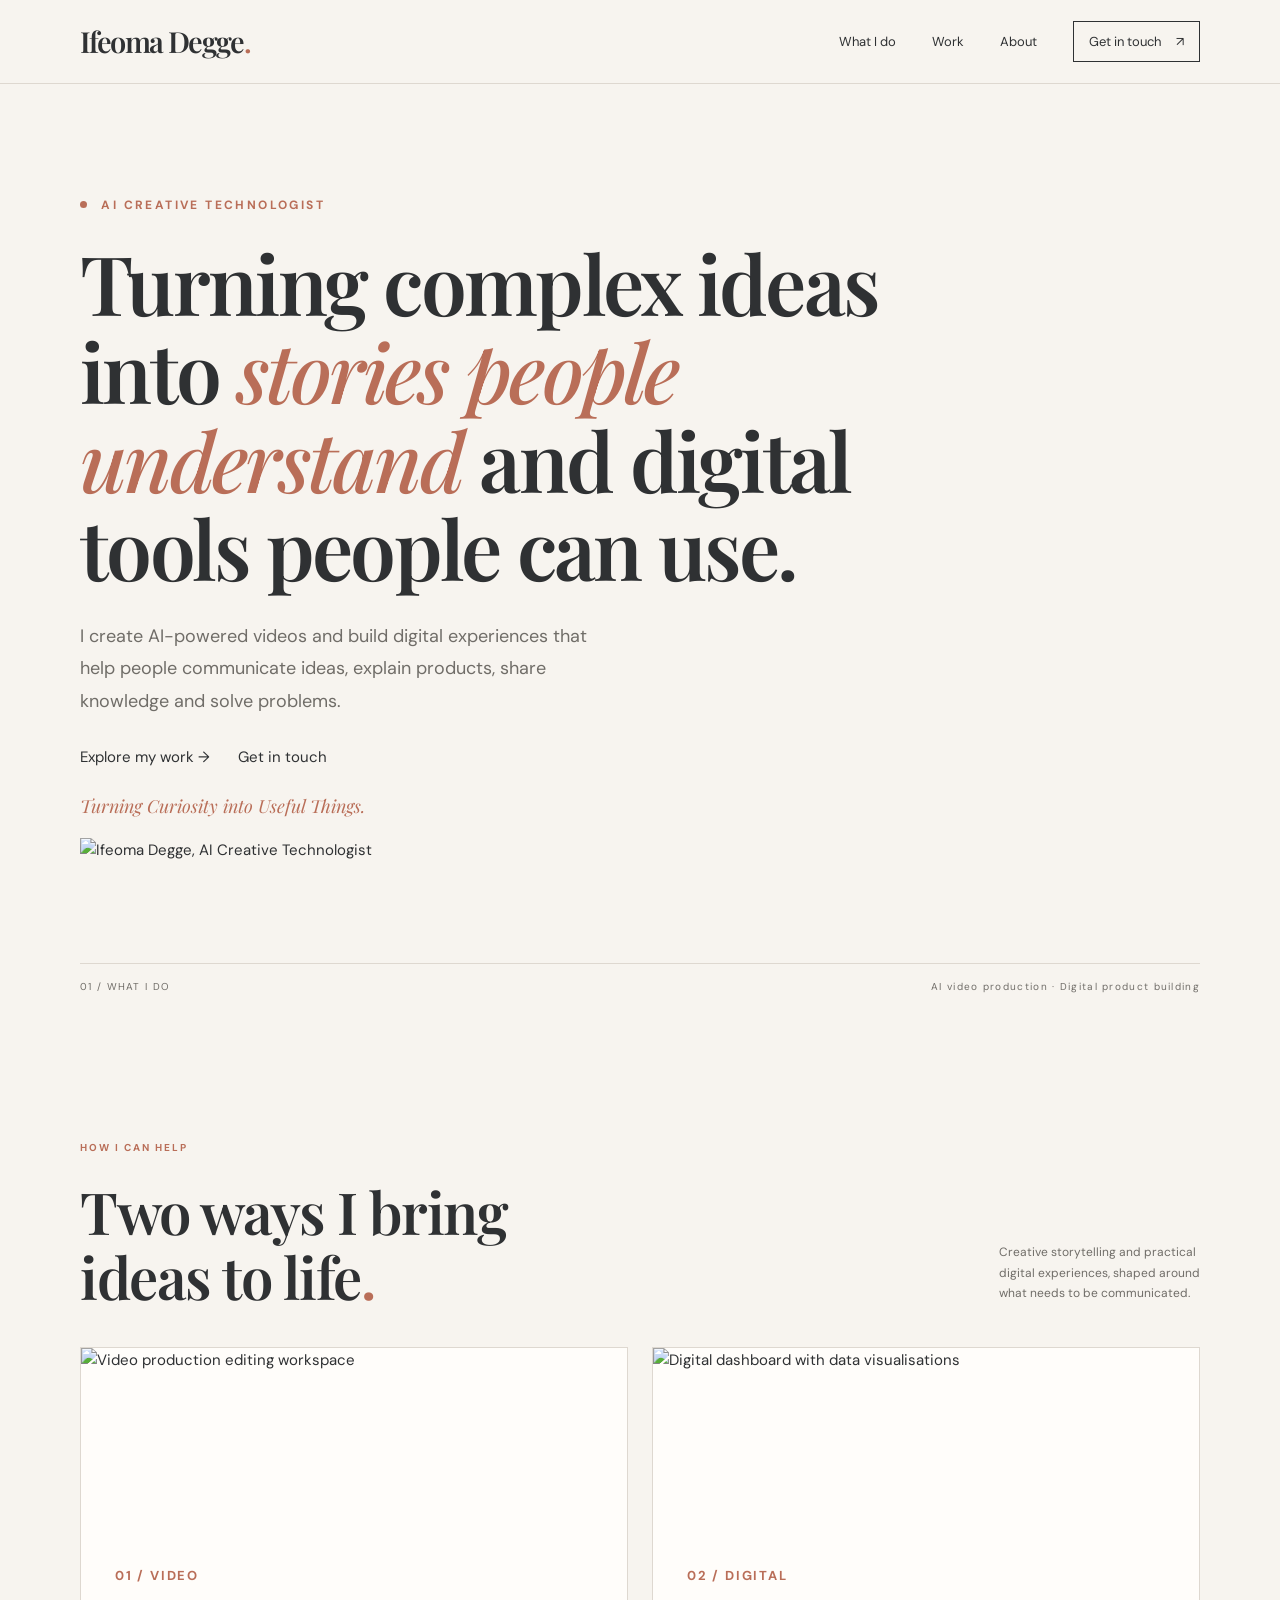
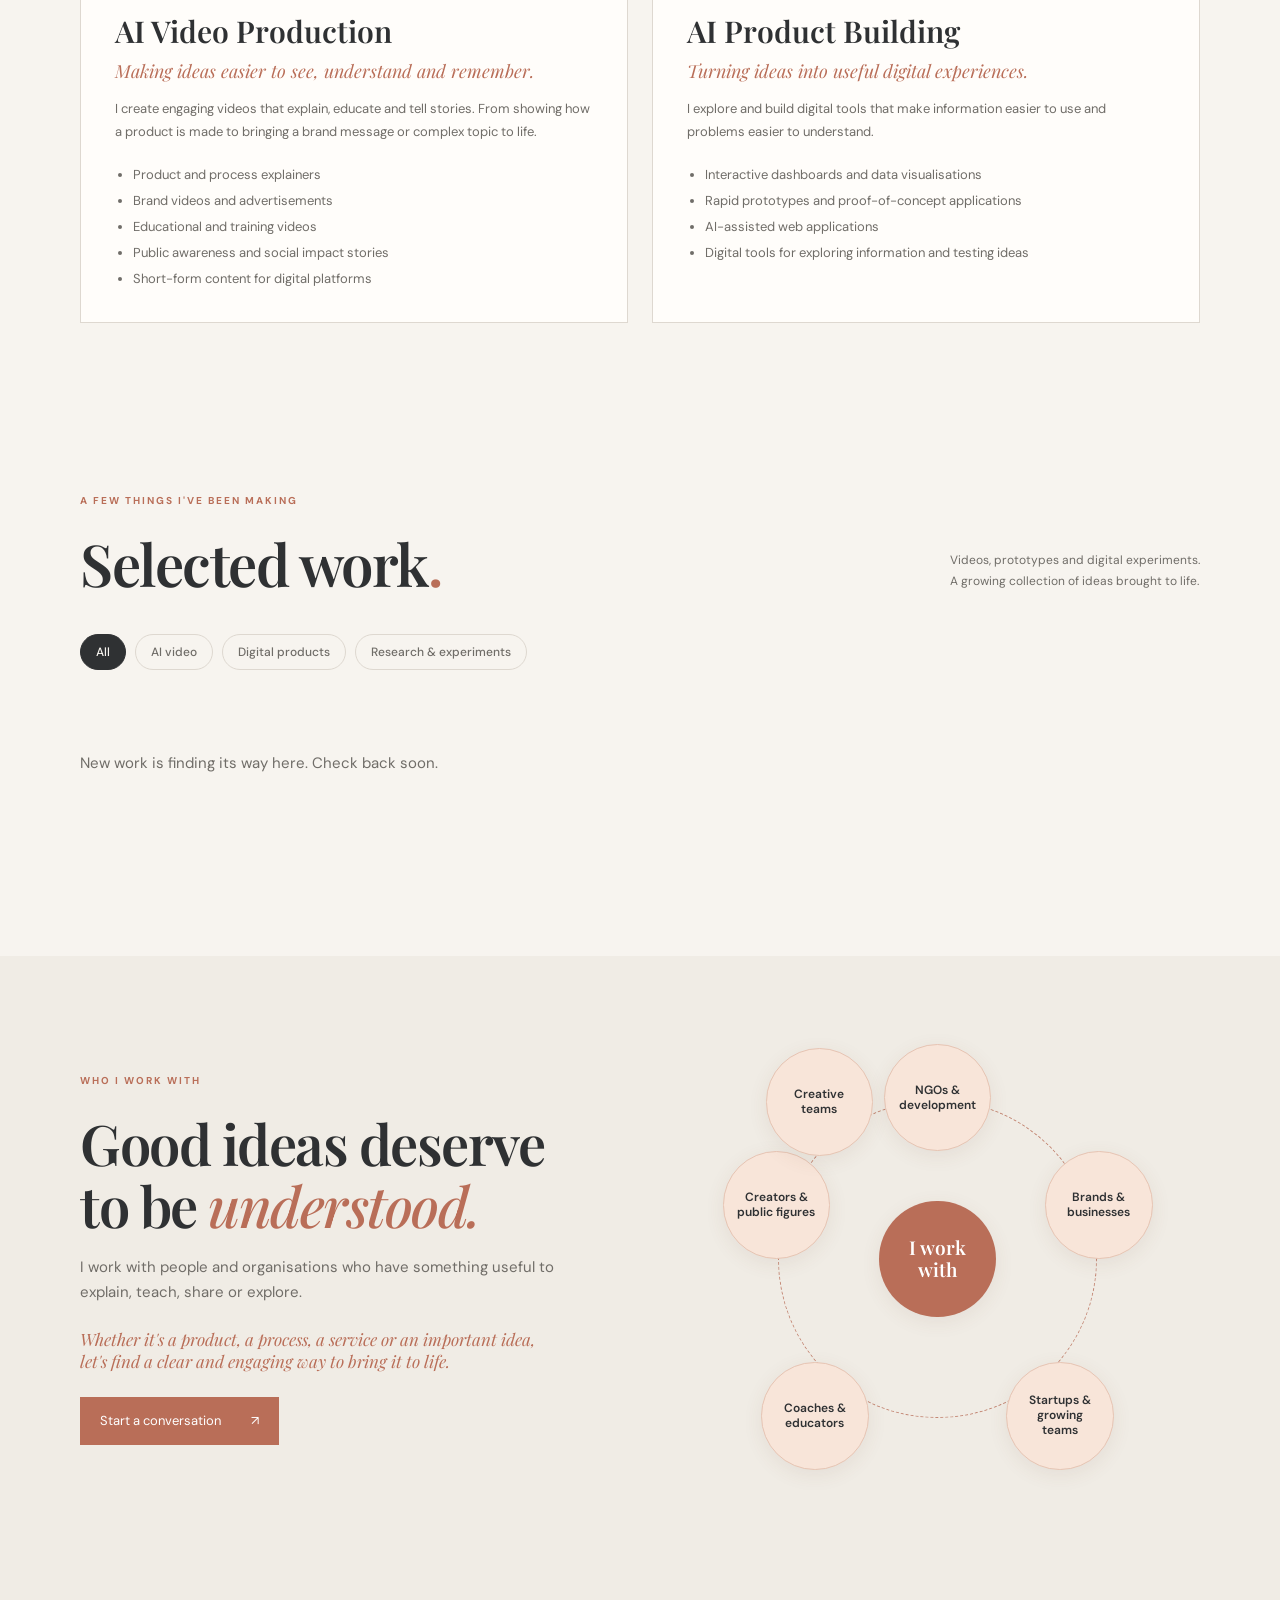
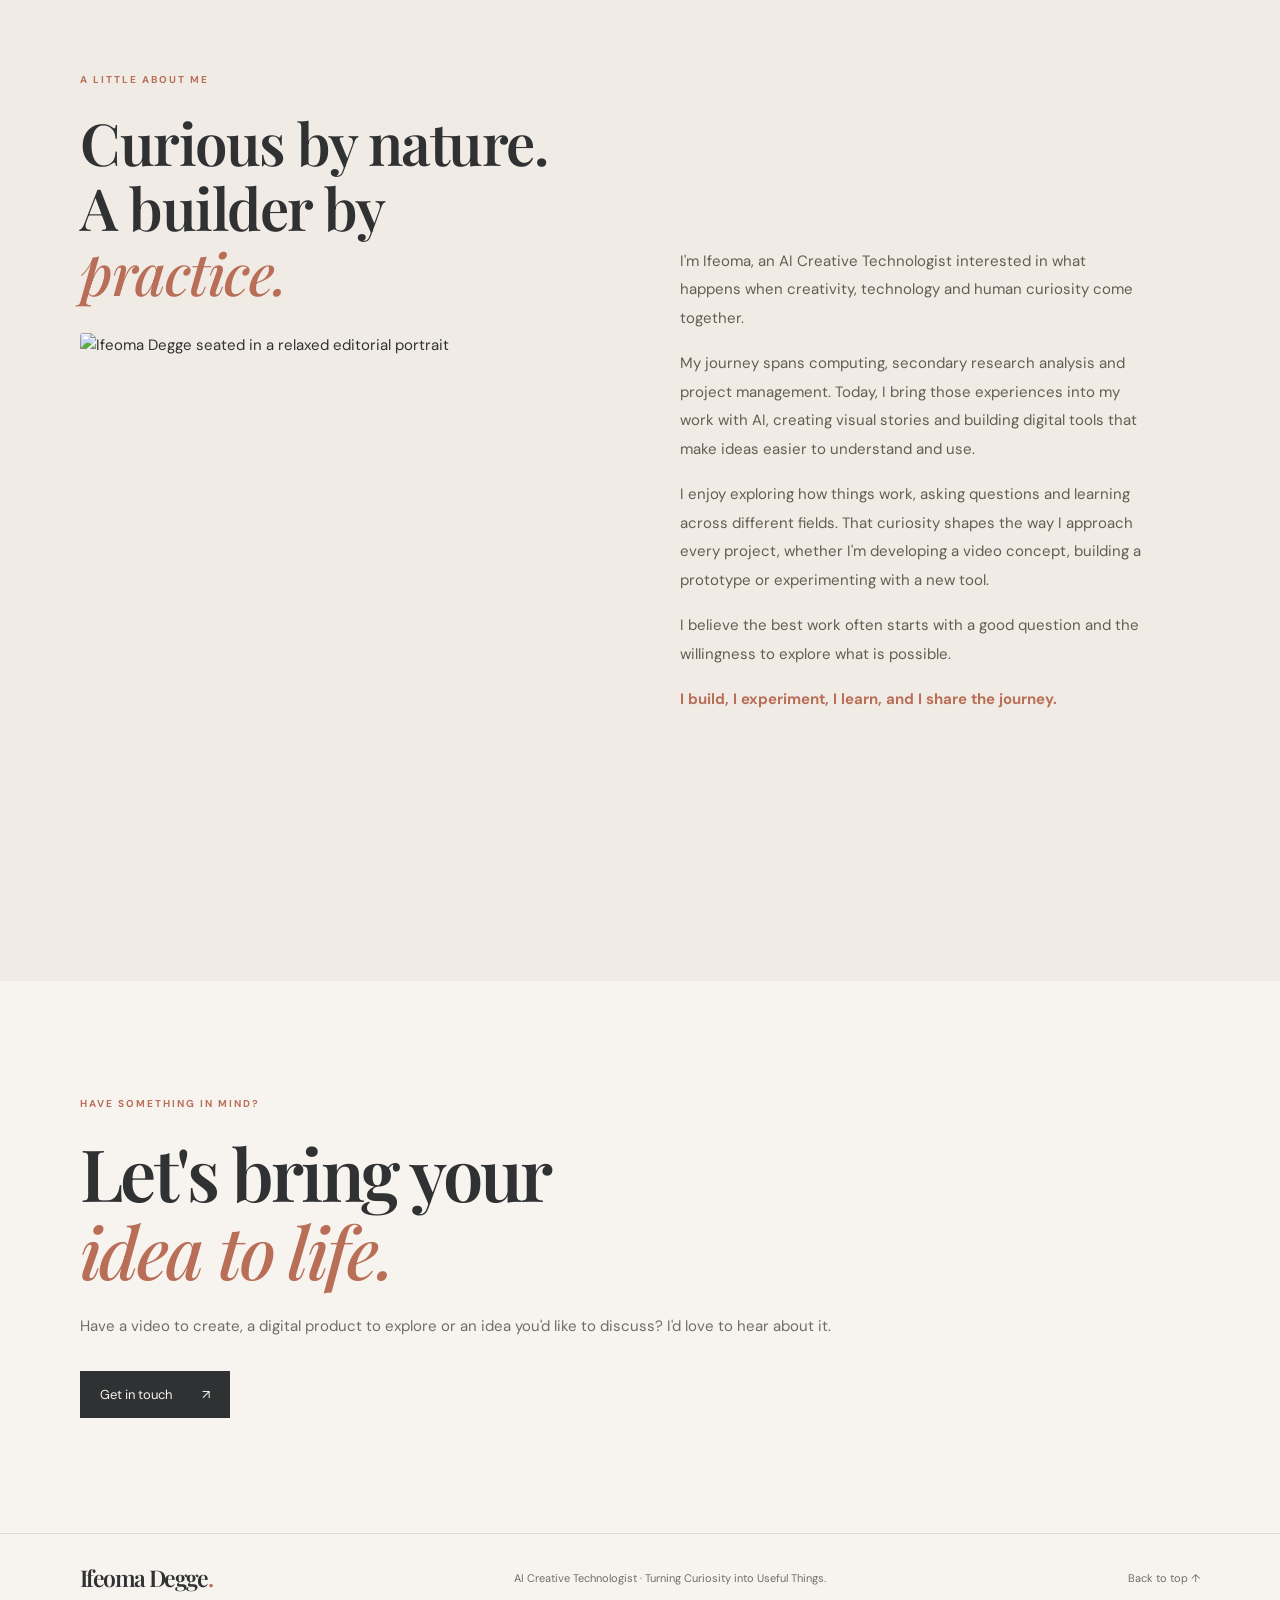
==== index.html @ 6a8e60b2 "Rebuild hero with portrait and align audience section" ====
<!doctype html>
<html lang="en">
<head>
  <meta charset="utf-8">
  <meta name="viewport" content="width=device-width,initial-scale=1">
  <meta name="description" content="Ifeoma Degge, AI Creative Technologist. AI-powered videos and digital experiences that help people explain ideas, products and processes.">
  <meta name="theme-color" content="#F7F4EF">
  <title>Ifeoma Degge | AI Creative Technologist</title>
  <link rel="preconnect" href="https://fonts.googleapis.com">
  <link rel="preconnect" href="https://fonts.gstatic.com" crossorigin>
  <link href="https://fonts.googleapis.com/css2?family=DM+Sans:wght@400;500;600;700&family=Playfair+Display:wght@500;600;700&display=swap" rel="stylesheet">
  <link rel="stylesheet" href="styles.css">
</head>
<body>
  <header class="site-header">
    <a class="wordmark" href="#top" aria-label="Ifeoma Degge home">Ifeoma Degge<span>.</span></a>
    <nav aria-label="Main navigation">
      <a href="#services">What I do</a><a href="#work">Work</a><a href="#about">About</a><a href="#contact" class="nav-contact">Get in touch <span>↗</span></a>
    </nav>
  </header>
  <main id="top">
    <section class="hero wrap" id="top"><div class="hero-copy-column"><p class="eyebrow hero-title"><span class="dot"></span> AI CREATIVE TECHNOLOGIST</p><h1>Turning complex ideas into <em>stories people understand</em> and digital tools people can use.</h1><p class="hero-copy">I create AI-powered videos and build digital experiences that help people communicate ideas, explain products, share knowledge and solve problems.</p><div class="hero-actions"><a class="primary-button" href="#work">Explore my work <span>→</span></a><a class="secondary-button" href="#contact">Get in touch</a></div><p class="brand-signature">Turning Curiosity into Useful Things.</p></div><div class="hero-portrait-wrap"><img class="hero-portrait" src="media/ifeoma-portrait.jpg" alt="Ifeoma Degge, AI Creative Technologist"></div><div class="hero-note"><span>01 / WHAT I DO</span><span>AI video production · Digital product building</span></div></section>
    <section class="services-section wrap" id="services">
      <div class="section-heading">
        <div><p class="eyebrow">HOW I CAN HELP</p><h2>Two ways I bring<br>ideas to life<span>.</span></h2></div>
        <p class="section-aside">Creative storytelling and practical<br>digital experiences, shaped around<br>what needs to be communicated.</p>
      </div>
      <div class="service-grid">
        <article class="service-card">
          <img class="service-image" src="https://images.unsplash.com/photo-1574717024653-61fd2cf4d44d?auto=format&fit=crop&w=1100&q=82" alt="Video production editing workspace"><p class="service-number">01 / VIDEO</p>
          <h3>AI Video Production</h3>
          <p class="service-intro">Making ideas easier to see, understand and remember.</p>
          <p>I create engaging videos that explain, educate and tell stories. From showing how a product is made to bringing a brand message or complex topic to life.</p>
          <ul><li>Product and process explainers</li><li>Brand videos and advertisements</li><li>Educational and training videos</li><li>Public awareness and social impact stories</li><li>Short-form content for digital platforms</li></ul>
        </article>
        <article class="service-card">
          <img class="service-image" src="https://images.unsplash.com/photo-1551288049-bebda4e38f71?auto=format&fit=crop&w=1100&q=82" alt="Digital dashboard with data visualisations"><p class="service-number">02 / DIGITAL</p>
          <h3>AI Product Building</h3>
          <p class="service-intro">Turning ideas into useful digital experiences.</p>
          <p>I explore and build digital tools that make information easier to use and problems easier to understand.</p>
          <ul><li>Interactive dashboards and data visualisations</li><li>Rapid prototypes and proof-of-concept applications</li><li>AI-assisted web applications</li><li>Digital tools for exploring information and testing ideas</li></ul>
        </article>
      </div>
    </section>
    <section class="work-section wrap" id="work">
      <div class="section-heading">
        <div><p class="eyebrow">A FEW THINGS I'VE BEEN MAKING</p><h2>Selected work<span>.</span></h2></div>
        <p class="section-aside">Videos, prototypes and digital experiments.<br>A growing collection of ideas brought to life.</p>
      </div>
      <div class="filters" role="group" aria-label="Filter projects">
        <button class="filter active" data-filter="All">All <span id="count-all"></span></button>
        <button class="filter" data-filter="AI video">AI video</button>
        <button class="filter" data-filter="Digital products">Digital products</button>
        <button class="filter" data-filter="Research & experiments">Research & experiments</button>
      </div>
      <div id="project-grid" class="project-grid" aria-live="polite"><p class="loading">A little something is loading…</p></div>
    </section>
    <section class="audience-section">
      <div class="wrap audience-inner">
        <div class="audience-copy">
          <p class="eyebrow">WHO I WORK WITH</p><h2>Good ideas deserve<br>to be <em>understood.</em></h2>
          <p>I work with people and organisations who have something useful to explain, teach, share or explore.</p>
          <p class="audience-note">Whether it's a product, a process, a service or an important idea, let's find a clear and engaging way to bring it to life.</p>
          <a class="contact-link" href="#contact">Start a conversation <span>↗</span></a></div>
        <div class="audience-diagram" role="img" aria-label="People I work with: businesses and brands, NGOs, coaches and educators, creators and public figures, startups and creative teams">
          <div class="audience-orbit"></div><div class="audience-center">I work<br>with</div>
          <div class="audience-node node-top">NGOs & development</div><div class="audience-node node-right">Brands & businesses</div>
          <div class="audience-node node-bottom-right">Startups & growing teams</div><div class="audience-node node-bottom-left">Coaches & educators</div>
          <div class="audience-node node-left">Creators & public figures</div><div class="audience-node node-upper-left">Creative teams</div></div>
      </div>
    </section>
    <section class="about-section" id="about">
      <div class="wrap about-grid"><div class="about-visual"><p class="eyebrow">A LITTLE ABOUT ME</p><h2>Curious by nature.<br>A builder by <em>practice.</em></h2><img class="about-portrait" src="media/ifeoma-portrait.jpg" alt="Ifeoma Degge seated in a relaxed editorial portrait"></div>
        <div class="about-copy">
          <p>I'm Ifeoma, an AI Creative Technologist interested in what happens when creativity, technology and human curiosity come together.</p>
          <p>My journey spans computing, secondary research analysis and project management. Today, I bring those experiences into my work with AI, creating visual stories and building digital tools that make ideas easier to understand and use.</p>
          <p>I enjoy exploring how things work, asking questions and learning across different fields. That curiosity shapes the way I approach every project, whether I'm developing a video concept, building a prototype or experimenting with a new tool.</p>
          <p>I believe the best work often starts with a good question and the willingness to explore what is possible.</p>
          <p class="about-signoff">I build, I experiment, I learn, and I share the journey.</p>
        </div>
      </div>
    </section>
    <section class="contact-section wrap" id="contact">
      <p class="eyebrow">HAVE SOMETHING IN MIND?</p>
      <h2>Let's bring your<br><em>idea to life.</em></h2>
      <p>Have a video to create, a digital product to explore or an idea you'd like to discuss? I'd love to hear about it.</p>
      <a class="contact-link" href="#contact">Get in touch <span>↗</span></a>
    </section>
  </main>
  <footer class="site-footer"><a class="wordmark" href="#top">Ifeoma Degge<span>.</span></a><span>AI Creative Technologist · Turning Curiosity into Useful Things.</span><a href="#top">Back to top ↑</a></footer>
  <dialog id="project-dialog" class="project-dialog"><button class="dialog-close" aria-label="Close project">×</button><div id="dialog-content"></div></dialog>
  <script src="app.js"></script>
</body>
</html>
---- styles.css ----
:root{--paper:#F7F4EF;--ink:#2F3133;--muted:#706D68;--olive:var(--terracotta);--taupe:#B7A89A;--terracotta:#B96E58;--line:#DED8D0;--white:#FFFDFA}*{box-sizing:border-box}html{scroll-behavior:smooth}body{margin:0;background:var(--paper);color:var(--ink);font-family:"DM Sans",sans-serif;font-size:15px;line-height:1.65}a{color:inherit;text-decoration:none}.wrap{width:min(1120px,calc(100% - 64px));margin-inline:auto}.site-header{height:84px;padding:0 max(32px,calc((100vw - 1120px)/2));display:flex;align-items:center;justify-content:space-between;border-bottom:1px solid var(--line)}.wordmark{font-family:"Playfair Display",serif;font-size:29px;letter-spacing:-1.6px;font-weight:600}.wordmark span,.section-heading h2 span{color:var(--terracotta)}nav{display:flex;gap:36px;align-items:center;font-size:13px}nav a{transition:color .2s}nav a:hover,.text-link:hover{color:var(--terracotta)}.nav-contact{border:1px solid var(--ink);padding:9px 15px}.nav-contact span{margin-left:12px}.hero{padding-top:112px;padding-bottom:70px;min-height:560px}.eyebrow{font-size:10px;letter-spacing:2px;font-weight:700;color:var(--terracotta);margin:0 0 22px}.hero-title{color:var(--terracotta);font-size:12px;letter-spacing:2.4px}.hero-title .dot{background:var(--terracotta)}.hero h1 em,.about-grid h2 em,.contact-section h2 em{color:var(--terracotta)}.dot{display:inline-block;width:7px;height:7px;border-radius:50%;background:var(--terracotta);margin:0 9px 1px 0}.hero h1,.contact-section h2{font:600 clamp(48px,7vw,82px)/1.08 "Playfair Display",serif;letter-spacing:-2.7px;margin:0;max-width:800px}.hero h1 em,.about-grid h2 em,.contact-section h2 em{color:var(--terracotta);font-weight:500}.hero-copy{font-size:18px;line-height:1.8;color:var(--muted);max-width:530px;margin:28px 0}.text-link{display:inline-flex;gap:25px;align-items:center;font-size:13px;font-weight:700;border-bottom:1px solid var(--taupe);padding-bottom:7px}.hero-support{font-size:14px;color:var(--muted);max-width:540px;margin:-12px 0 0}.brand-signature{font:italic 18px "Playfair Display",serif;color:var(--terracotta);margin:24px 0 20px}.hero-actions{display:flex;gap:28px;flex-wrap:wrap}.hero-note{display:flex;justify-content:space-between;border-top:1px solid var(--line);margin-top:100px;padding-top:15px;font-size:10px;letter-spacing:1.3px;color:var(--muted)}.services-section{padding-top:75px;padding-bottom:100px}.service-grid{display:grid;grid-template-columns:repeat(2,minmax(0,1fr));gap:24px;margin-top:38px}.service-card{background:var(--white);border:1px solid var(--line);padding:34px 34px 30px}.service-image{width:100%;height:190px;object-fit:cover;display:block;margin:-34px -34px 26px;width:calc(100% + 68px);max-width:none}.service-number{font-size:10px;letter-spacing:1.8px;color:var(--terracotta);font-weight:700;margin:0 0 24px}.service-card h3{font:600 30px "Playfair Display",serif;margin:0 0 8px}.service-card p{color:var(--muted);font-size:13px;line-height:1.8}.service-card .service-intro{font:italic 18px "Playfair Display",serif;color:var(--terracotta);margin:0 0 14px}.service-card ul{padding-left:18px;margin:18px 0 0;color:var(--muted);font-size:13px;line-height:2}.work-section{padding-top:70px;padding-bottom:125px}.section-heading{display:flex;justify-content:space-between;align-items:end}.section-heading h2,.about-grid h2{font:600 clamp(39px,5vw,58px)/1.12 "Playfair Display",serif;letter-spacing:-1.5px;margin:0}.section-aside{font-size:12px;color:var(--muted);line-height:1.7;margin:0 0 5px}.filters{display:flex;gap:9px;flex-wrap:wrap;margin:38px 0 26px}.filter{font:500 12px "DM Sans",sans-serif;border:1px solid var(--line);background:transparent;color:var(--muted);padding:9px 15px;cursor:pointer;border-radius:30px}.filter.active,.filter:hover{background:var(--ink);border-color:var(--ink);color:var(--paper)}.project-grid{display:grid;grid-template-columns:repeat(2,minmax(0,1fr));gap:42px 25px}.project-card{cursor:pointer;min-width:0}.project-image{aspect-ratio:1.55;background:#e7e2d9;overflow:hidden;position:relative}.project-image img{width:100%;height:100%;object-fit:cover;display:block;transition:transform .5s}.project-card:hover .project-image img{transform:scale(1.035)}.image-placeholder{height:100%;display:grid;place-items:center;color:var(--terracotta);font:italic 20px "Playfair Display",serif}.project-meta{display:flex;justify-content:space-between;gap:12px;color:var(--terracotta);font-size:10px;letter-spacing:1.2px;text-transform:uppercase;margin:17px 0 6px}.project-card h3{font:600 25px "Playfair Display",serif;margin:0 0 7px}.project-card p{color:var(--muted);font-size:13px;line-height:1.7;margin:0;max-width:500px}.loading,.empty{color:var(--muted);padding:40px 0}.audience-section{background:#EDE8E0;padding:100px 0}.audience-inner{max-width:850px}.audience-inner h2{font:600 clamp(42px,5vw,60px)/1.12 "Playfair Display",serif;letter-spacing:-1.5px;margin:0 0 18px}.audience-inner h2 em{color:var(--terracotta);font-weight:500}.audience-inner>p:not(.eyebrow){color:var(--muted);max-width:620px}.audience-list{display:flex;gap:10px;flex-wrap:wrap;margin:28px 0}.audience-list span{border:1px solid #CFC6BA;border-radius:30px;padding:9px 14px;font-size:12px;color:var(--ink)}.audience-inner .audience-note{font:italic 17px "Playfair Display",serif;color:var(--terracotta);max-width:650px}.about-signoff{font-weight:700;color:var(--terracotta)!important}.about-section{background:#F0ECE5;padding:110px 0}.about-grid{display:grid;grid-template-columns:1fr 1fr;gap:80px}.about-portrait-placeholder{display:block;width:min(100%,390px);aspect-ratio:4/5;object-fit:cover;margin-top:34px;filter:saturate(.78)}.image-note{font-size:10px;color:var(--muted);max-width:390px;margin:8px 0 0}.about-copy{max-width:470px;padding-top:35px}.about-copy p{font-size:15px;color:#625e56;line-height:1.9;margin:0 0 17px}.about-copy .text-link{margin-top:17px}.contact-section{padding-top:115px;padding-bottom:115px}.contact-section h2{font-size:clamp(45px,6vw,72px)}.contact-section>p:not(.eyebrow){color:var(--muted);margin:24px 0}.contact-link{display:inline-flex;gap:30px;background:var(--ink);color:var(--paper);padding:13px 20px;font-size:13px;margin-top:8px}.site-footer{border-top:1px solid var(--line);padding:25px max(32px,calc((100vw - 1120px)/2));display:flex;align-items:center;justify-content:space-between;color:var(--muted);font-size:11px}.site-footer .wordmark{color:var(--ink);font-size:23px}.project-dialog{width:min(760px,calc(100% - 32px));max-height:88vh;overflow:auto;border:0;padding:42px;background:var(--white);color:var(--ink)}.project-dialog::backdrop{background:#24231fbb}.dialog-close{position:sticky;float:right;top:0;border:0;background:var(--paper);font-size:25px;width:38px;height:38px;cursor:pointer}.dialog-body h2{font:600 38px "Playfair Display",serif;margin:8px 0}.dialog-body p{color:var(--muted);line-height:1.8}.dialog-body h3{font:600 19px "Playfair Display",serif;margin:25px 0 5px}.dialog-visual{width:100%;max-height:380px;object-fit:cover;margin:15px 0}.video-frame{width:100%;aspect-ratio:16/9;border:0;margin:18px 0}.dialog-actions{display:flex;gap:20px;flex-wrap:wrap;margin-top:25px}.dialog-actions a{border-bottom:1px solid var(--taupe);padding-bottom:5px;font-size:13px;font-weight:700}@media(max-width:700px){.service-grid{grid-template-columns:1fr}.service-card{padding:27px 23px}.service-image{margin:-27px -23px 24px;width:calc(100% + 46px);height:165px}.services-section{padding-top:55px;padding-bottom:70px}.audience-section{padding:75px 0}.hero h1{font-size:clamp(42px,11vw,60px)}.wrap{width:calc(100% - 40px)}.site-header{height:72px;padding:0 20px}nav{gap:16px;font-size:12px}.nav-contact{padding:7px 9px}.hero{padding-top:85px;min-height:0}.hero h1{font-size:clamp(45px,12vw,64px)}.hero-note{margin-top:70px;gap:18px}.hero-note span:last-child{text-align:right}.work-section{padding-top:60px;padding-bottom:85px}.section-heading{align-items:start;gap:20px;flex-direction:column}.section-aside br{display:none}.project-grid{grid-template-columns:1fr;gap:32px}.about-section{padding:80px 0}.about-grid{grid-template-columns:1fr;gap:20px}.about-copy{padding-top:0}.contact-section{padding:85px 0}.site-footer{padding:22px 20px;gap:12px;flex-wrap:wrap}.site-footer span{display:none}.project-dialog{padding:25px 20px}}
/* Terracotta is the sole accent colour throughout the portfolio. */
:root{--olive:var(--terracotta)}
.eyebrow,.hero-title,.service-number,.project-meta,.brand-signature,.service-card .service-intro,.audience-note,.about-signoff,.hero h1 em,.about-grid h2 em,.contact-section h2 em,.audience-inner h2 em{color:var(--terracotta)!important}
.dot{background:var(--terracotta)}
.audience-section{background:#F0ECE5;padding:88px 0}
.audience-inner{display:grid;grid-template-columns:1fr 1fr;align-items:center;gap:36px 70px;max-width:1120px}
.audience-copy h2{font:600 clamp(39px,5vw,56px)/1.12 "Playfair Display",serif;letter-spacing:-1.5px;margin:0 0 18px}
.audience-copy>p:not(.eyebrow){color:var(--muted);max-width:480px}
.audience-copy .audience-note{font:italic 17px "Playfair Display",serif;margin-top:24px}
.audience-copy .contact-link{background:var(--terracotta);color:white;margin-top:8px}
.audience-diagram{position:relative;width:min(100%,430px);aspect-ratio:1;margin:0 auto}
.audience-orbit{position:absolute;inset:13%;border:1px dashed var(--terracotta);border-radius:50%;opacity:.8}
.audience-center,.audience-node{position:absolute;display:flex;align-items:center;justify-content:center;text-align:center;border-radius:50%;background:#F8E5D9;color:var(--ink);box-shadow:0 5px 20px #6b493015}
.audience-center{width:27%;height:27%;left:36.5%;top:36.5%;background:var(--terracotta);color:white;font:600 19px/1.15 "Playfair Display",serif}
.audience-node{width:25%;height:25%;padding:12px;font-size:12px;line-height:1.25;font-weight:600;border:1px solid #E6C4B3}
.node-top{left:37.5%;top:0}.node-right{right:0;top:25%}.node-bottom-right{right:9%;bottom:1%}.node-bottom-left{left:9%;bottom:1%}.node-left{left:0;top:25%}.node-upper-left{left:10%;top:1%}
.about-grid{grid-template-columns:1fr 1fr;align-items:center}
.about-visual h2{margin-bottom:28px}
.about-portrait{display:block;width:min(100%,430px);aspect-ratio:4/5;object-fit:cover;object-position:center 28%;border-radius:3px}
@media(max-width:700px){.audience-inner{grid-template-columns:1fr;gap:34px}.audience-diagram{width:min(100%,360px)}.audience-section{padding:70px 0}.about-grid{grid-template-columns:1fr}.about-portrait{width:min(100%,390px)}}
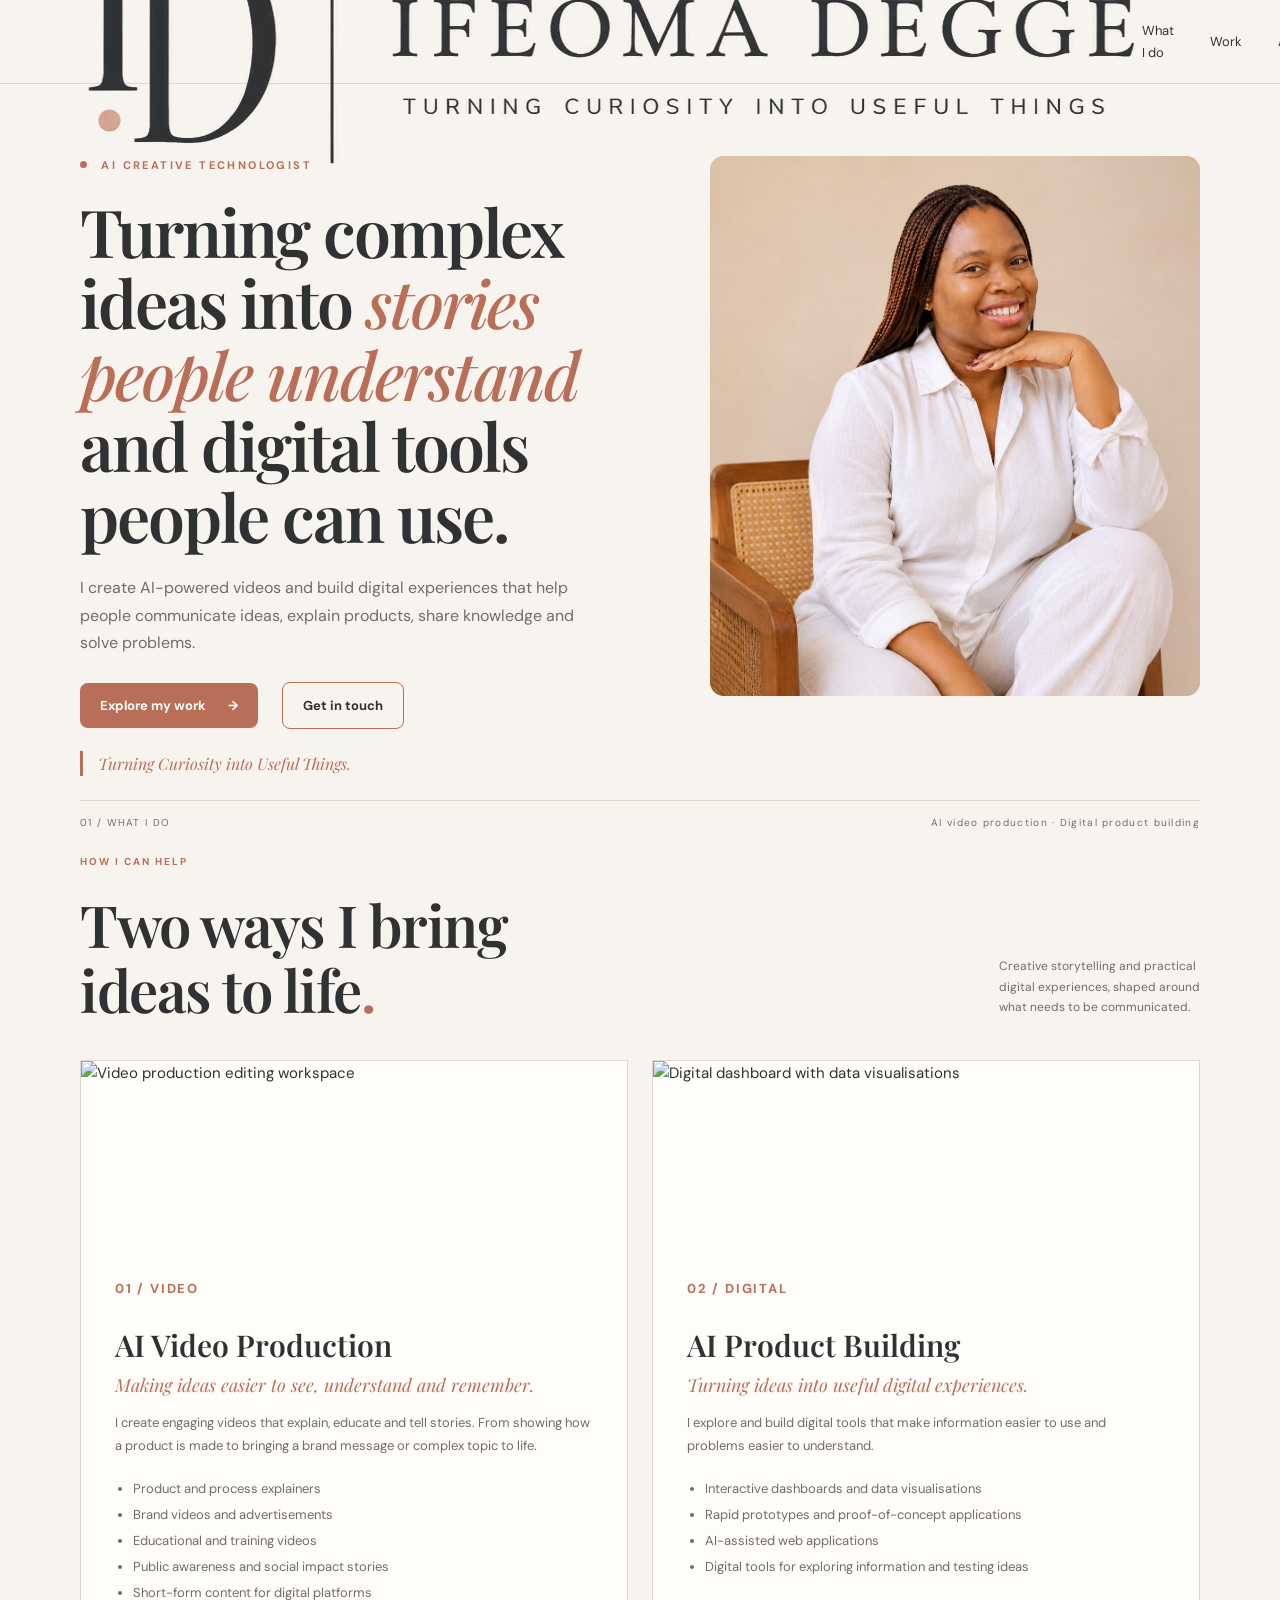
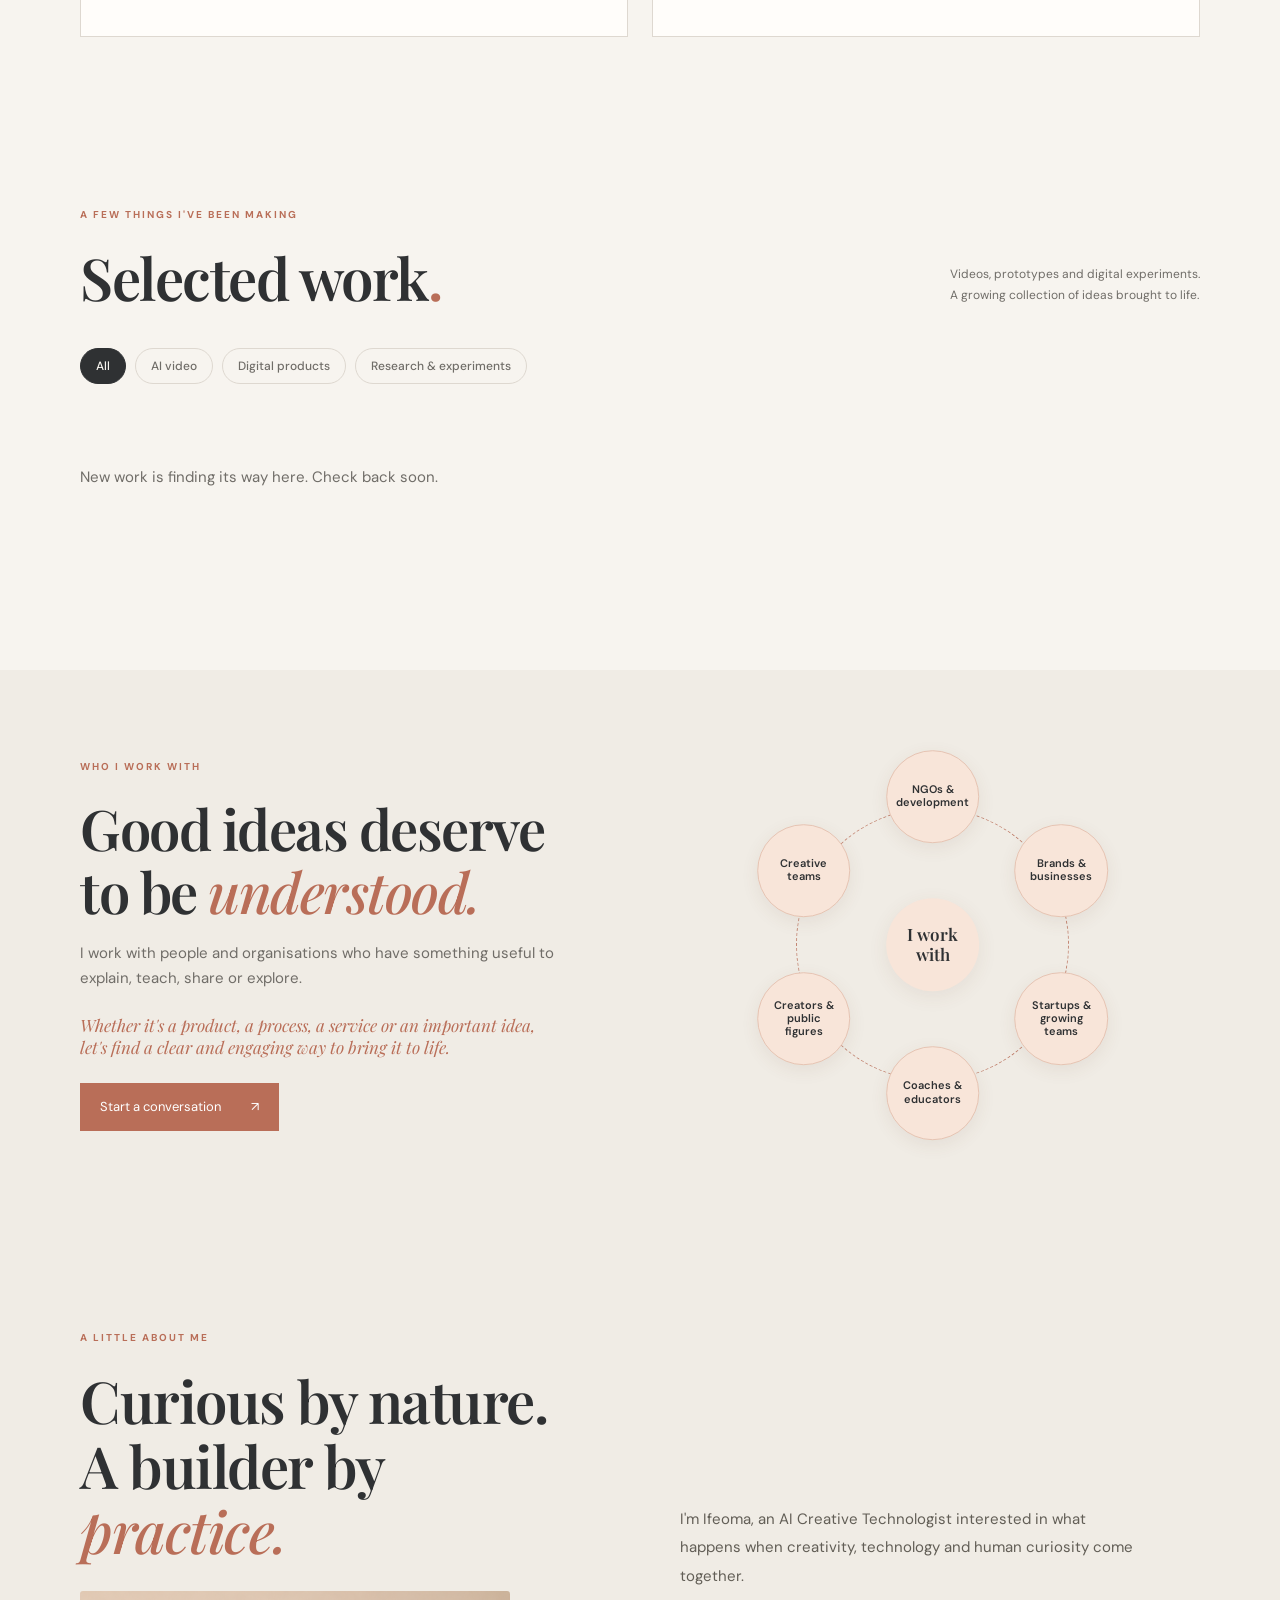
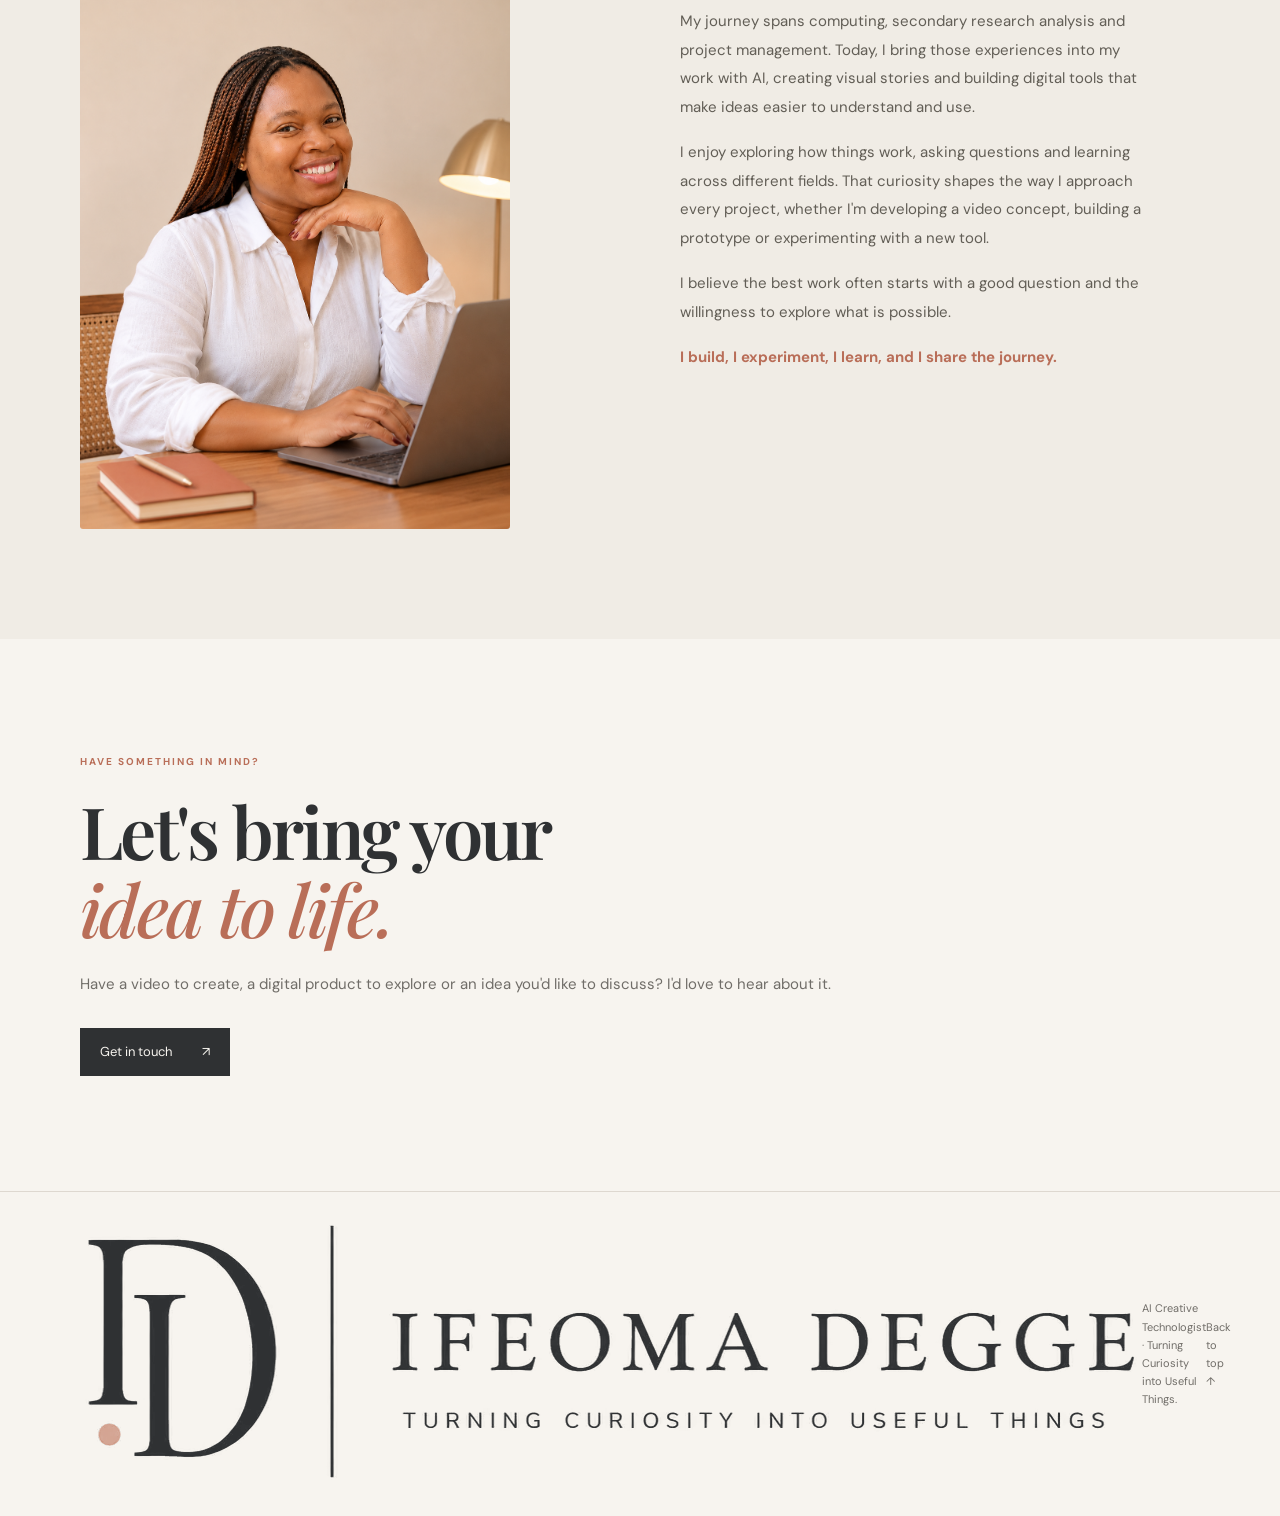
==== commit c640ced3: "Connect uploaded portraits and brand logo" ====
--- a/index.html
+++ b/index.html
@@ -13,13 +13,13 @@
 </head>
 <body>
   <header class="site-header">
-    <a class="wordmark" href="#top" aria-label="Ifeoma Degge home">Ifeoma Degge<span>.</span></a>
+    <a class="brand-logo" href="#top" aria-label="Ifeoma Degge home"><img src="ifeoma-degge-logo-transparent.png" alt="Ifeoma Degge"></a>
     <nav aria-label="Main navigation">
       <a href="#services">What I do</a><a href="#work">Work</a><a href="#about">About</a><a href="#contact" class="nav-contact">Get in touch <span>↗</span></a>
     </nav>
   </header>
   <main id="top">
-    <section class="hero wrap" id="top"><div class="hero-copy-column"><p class="eyebrow hero-title"><span class="dot"></span> AI CREATIVE TECHNOLOGIST</p><h1>Turning complex ideas into <em>stories people understand</em> and digital tools people can use.</h1><p class="hero-copy">I create AI-powered videos and build digital experiences that help people communicate ideas, explain products, share knowledge and solve problems.</p><div class="hero-actions"><a class="primary-button" href="#work">Explore my work <span>→</span></a><a class="secondary-button" href="#contact">Get in touch</a></div><p class="brand-signature">Turning Curiosity into Useful Things.</p></div><div class="hero-portrait-wrap"><img class="hero-portrait" src="media/ifeoma-portrait.jpg" alt="Ifeoma Degge, AI Creative Technologist"></div><div class="hero-note"><span>01 / WHAT I DO</span><span>AI video production · Digital product building</span></div></section>
+    <section class="hero wrap" id="top"><div class="hero-copy-column"><p class="eyebrow hero-title"><span class="dot"></span> AI CREATIVE TECHNOLOGIST</p><h1>Turning complex ideas into <em>stories people understand</em> and digital tools people can use.</h1><p class="hero-copy">I create AI-powered videos and build digital experiences that help people communicate ideas, explain products, share knowledge and solve problems.</p><div class="hero-actions"><a class="primary-button" href="#work">Explore my work <span>→</span></a><a class="secondary-button" href="#contact">Get in touch</a></div><p class="brand-signature">Turning Curiosity into Useful Things.</p></div><div class="hero-portrait-wrap"><img class="hero-portrait" src="Warm Studio Portrait in White-2.png" alt="Ifeoma Degge, AI Creative Technologist"></div><div class="hero-note"><span>01 / WHAT I DO</span><span>AI video production · Digital product building</span></div></section>
     <section class="services-section wrap" id="services">
       <div class="section-heading">
         <div><p class="eyebrow">HOW I CAN HELP</p><h2>Two ways I bring<br>ideas to life<span>.</span></h2></div>
@@ -70,7 +70,7 @@
       </div>
     </section>
     <section class="about-section" id="about">
-      <div class="wrap about-grid"><div class="about-visual"><p class="eyebrow">A LITTLE ABOUT ME</p><h2>Curious by nature.<br>A builder by <em>practice.</em></h2><img class="about-portrait" src="media/ifeoma-portrait.jpg" alt="Ifeoma Degge seated in a relaxed editorial portrait"></div>
+      <div class="wrap about-grid"><div class="about-visual"><p class="eyebrow">A LITTLE ABOUT ME</p><h2>Curious by nature.<br>A builder by <em>practice.</em></h2><img class="about-portrait" src="Warm Workspace Portrait with Laptop and Lamp.png" alt="Ifeoma Degge working in her home office"></div>
         <div class="about-copy">
           <p>I'm Ifeoma, an AI Creative Technologist interested in what happens when creativity, technology and human curiosity come together.</p>
           <p>My journey spans computing, secondary research analysis and project management. Today, I bring those experiences into my work with AI, creating visual stories and building digital tools that make ideas easier to understand and use.</p>
@@ -87,7 +87,7 @@
       <a class="contact-link" href="#contact">Get in touch <span>↗</span></a>
     </section>
   </main>
-  <footer class="site-footer"><a class="wordmark" href="#top">Ifeoma Degge<span>.</span></a><span>AI Creative Technologist · Turning Curiosity into Useful Things.</span><a href="#top">Back to top ↑</a></footer>
+  <footer class="site-footer"><a class="footer-logo" href="#top" aria-label="Ifeoma Degge home"><img src="ifeoma-degge-logo-transparent.png" alt="Ifeoma Degge"></a><span>AI Creative Technologist · Turning Curiosity into Useful Things.</span><a href="#top">Back to top ↑</a></footer>
   <dialog id="project-dialog" class="project-dialog"><button class="dialog-close" aria-label="Close project">×</button><div id="dialog-content"></div></dialog>
   <script src="app.js"></script>
 </body>
--- a/styles.css
+++ b/styles.css
@@ -19,3 +19,40 @@
 .about-visual h2{margin-bottom:28px}
 .about-portrait{display:block;width:min(100%,430px);aspect-ratio:4/5;object-fit:cover;object-position:center 28%;border-radius:3px}
 @media(max-width:700px){.audience-inner{grid-template-columns:1fr;gap:34px}.audience-diagram{width:min(100%,360px)}.audience-section{padding:70px 0}.about-grid{grid-template-columns:1fr}.about-portrait{width:min(100%,390px)}}
+
+:root{--olive:var(--terracotta)}
+.hero{display:grid;grid-template-columns:1.08fr .92fr;column-gap:55px;row-gap:24px;align-items:center;padding-top:72px;padding-bottom:25px;min-height:0}
+.hero-copy-column{grid-column:1;grid-row:1}.hero-title{color:var(--terracotta);font-weight:700;font-size:11px}
+.hero h1{font-size:clamp(42px,5.4vw,66px);line-height:1.08;letter-spacing:-2px;max-width:620px}.hero h1 em{color:var(--terracotta)!important;font-style:italic}
+.hero-copy{font-size:16px;line-height:1.7;max-width:510px;margin:22px 0}.hero-support{display:none}
+.hero-portrait-wrap{grid-column:2;grid-row:1;align-self:stretch;min-height:420px;max-height:540px;overflow:hidden;border-radius:14px;background:#e6d2c0}
+.hero-portrait{display:block;width:100%;height:100%;min-height:420px;max-height:540px;object-fit:cover;object-position:center 28%}
+.hero-actions{display:flex;gap:24px;align-items:center;margin-top:26px}.primary-button,.secondary-button{display:inline-flex;align-items:center;gap:22px;padding:12px 20px;font-size:13px;font-weight:700;border-radius:8px}
+.primary-button{background:var(--terracotta);color:#fff}.secondary-button{border:1px solid var(--terracotta);color:var(--ink)}
+.brand-signature{font-size:16px;color:var(--terracotta)!important;border-left:3px solid var(--terracotta);padding:2px 0 2px 15px;margin:22px 0 0}
+.hero-note{grid-column:1/-1;grid-row:2;margin-top:0;padding-top:14px}
+.audience-section{background:#F0ECE5;padding:80px 0}.audience-inner{display:grid;grid-template-columns:1fr 1fr;align-items:center;gap:40px 50px;max-width:1120px}
+.audience-diagram{position:relative;width:min(100%,390px);aspect-ratio:1;margin:0 auto}.audience-orbit{position:absolute;inset:15%;border:1px dashed var(--terracotta);border-radius:50%}
+.audience-center,.audience-node{position:absolute;display:flex;align-items:center;justify-content:center;text-align:center;border-radius:50%;box-sizing:border-box}
+.audience-center{width:24%;height:24%;left:38%;top:38%;background:#F8E5D9;color:var(--ink);font:600 17px/1.15 "Playfair Display",serif}
+.audience-node{width:24%;height:24%;padding:10px;background:#F8E5D9;color:var(--ink);font-size:11px;line-height:1.22;font-weight:600;border:1px solid #E6C4B3}
+.node-top{left:38%;top:0}.node-right{right:0;top:38%}.node-bottom-right{right:12%;bottom:0}.node-bottom-left{left:12%;bottom:0}.node-left{left:0;top:38%}.node-upper-left{left:12%;top:0;transform:translateY(-3%)}
+@media(max-width:760px){.hero{grid-template-columns:1fr;gap:28px;padding-top:55px}.hero-copy-column{grid-column:1;grid-row:1}.hero-portrait-wrap{grid-column:1;grid-row:2;min-height:0;height:auto;aspect-ratio:4/5;max-height:560px}.hero-portrait{min-height:0;height:100%;max-height:none}.hero-note{grid-column:1;grid-row:3;flex-wrap:wrap}.hero h1{font-size:clamp(42px,10vw,58px)}.audience-inner{grid-template-columns:1fr;gap:30px}.audience-diagram{width:min(100%,340px)}}
+
+/* Final audience diagram correction: six evenly spaced points on a hexagonal orbit */
+.audience-diagram{position:relative;width:min(100%,390px);aspect-ratio:1;margin:0 auto}
+.audience-orbit{position:absolute;inset:15%;border:1px dashed var(--terracotta);border-radius:50%}
+.audience-center{position:absolute;left:50%;top:50%;transform:translate(-50%,-50%);width:24%;height:24%;display:flex;align-items:center;justify-content:center;text-align:center;border-radius:50%;background:#F8E5D9;color:var(--ink);font:600 17px/1.15 "Playfair Display",serif;box-sizing:border-box}
+.audience-node{position:absolute;left:50%;top:50%;transform:translate(-50%,-50%);width:24%;height:24%;padding:10px;display:flex;align-items:center;justify-content:center;text-align:center;border-radius:50%;box-sizing:border-box;background:#F8E5D9;color:var(--ink);font-size:11px;line-height:1.22;font-weight:600;border:1px solid #E6C4B3;box-shadow:0 5px 18px #6b493015}
+.node-top{left:50%;top:12%}
+.node-right{left:83%;top:31%}
+.node-bottom-right{left:83%;top:69%}
+.node-bottom-left{left:50%;top:88%}
+.node-left{left:17%;top:69%}
+.node-upper-left{left:17%;top:31%}
+@media(max-width:760px){.audience-diagram{width:min(100%,340px)}}
+
+/* Tighten the transition from the hero divider to the services heading */
+.hero{padding-bottom:0}
+.services-section{padding-top:22px}
+@media(max-width:700px){.hero{padding-bottom:0}.services-section{padding-top:18px}}
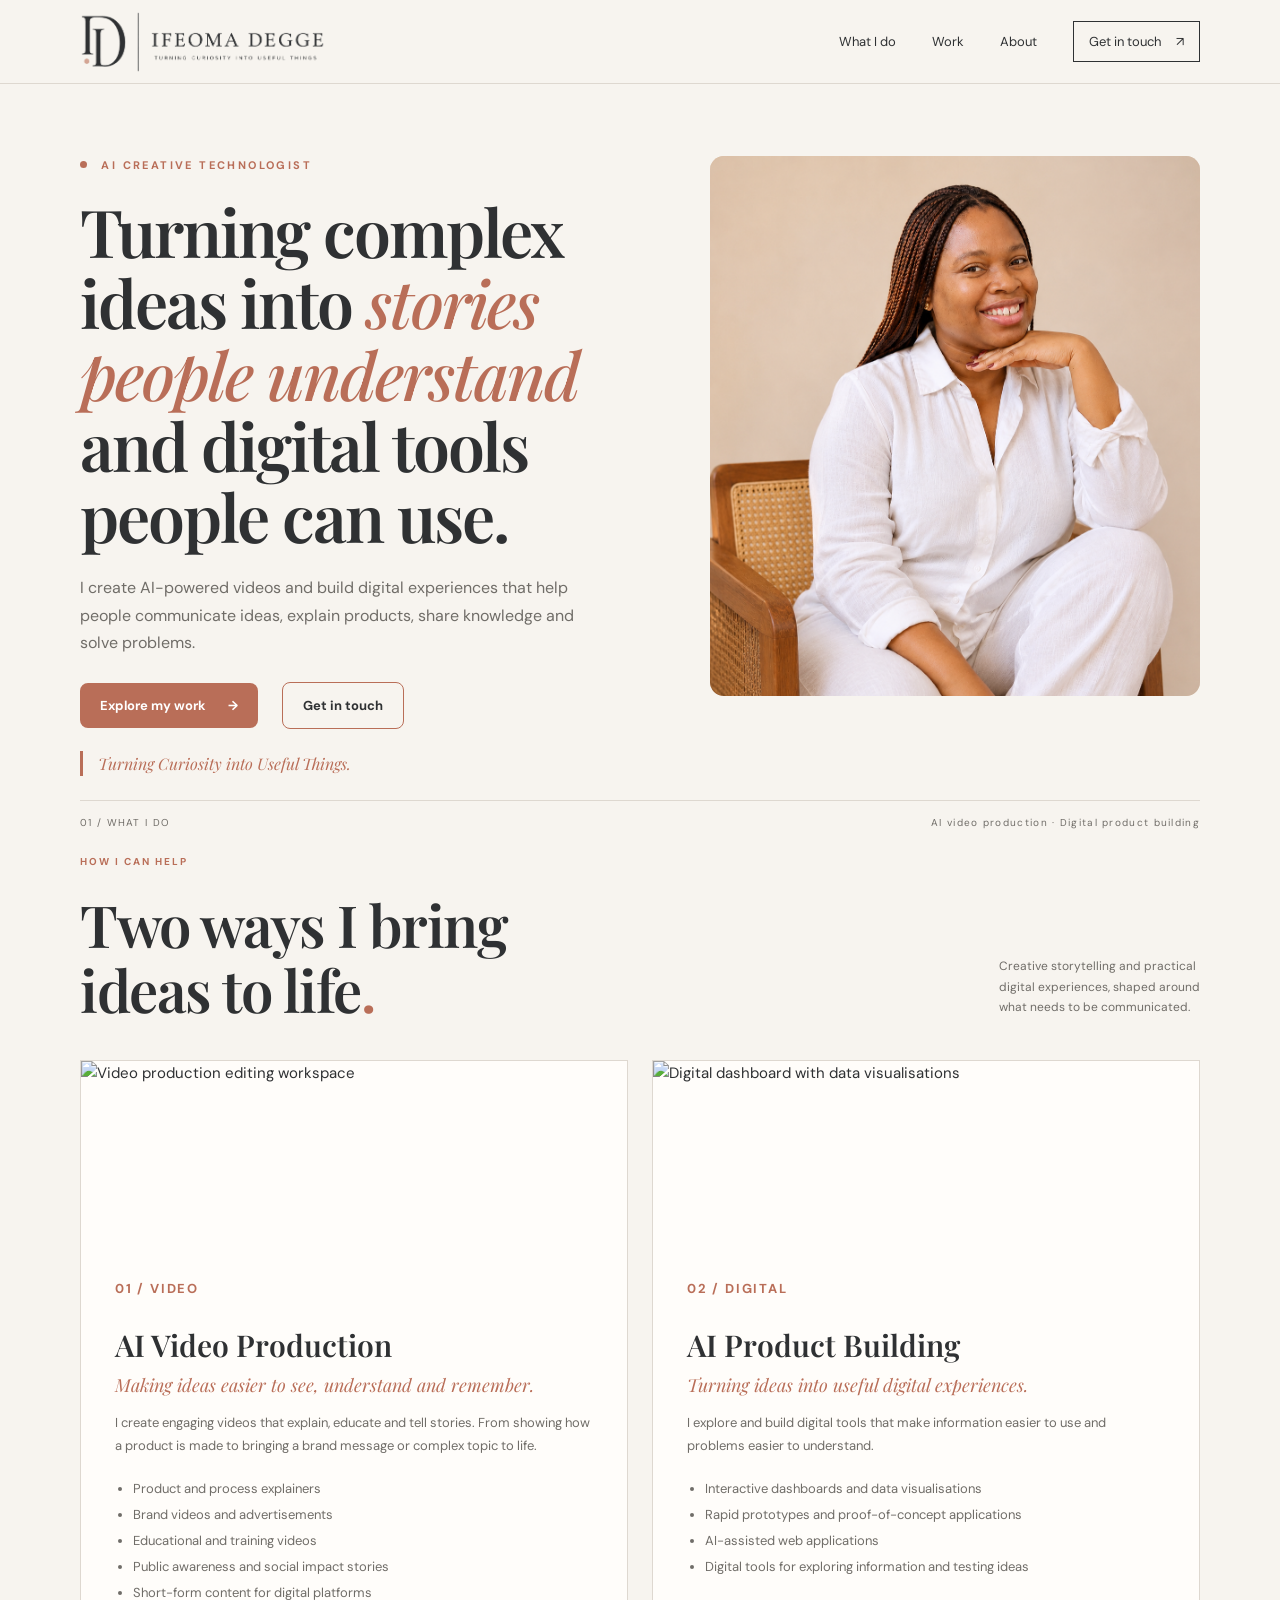
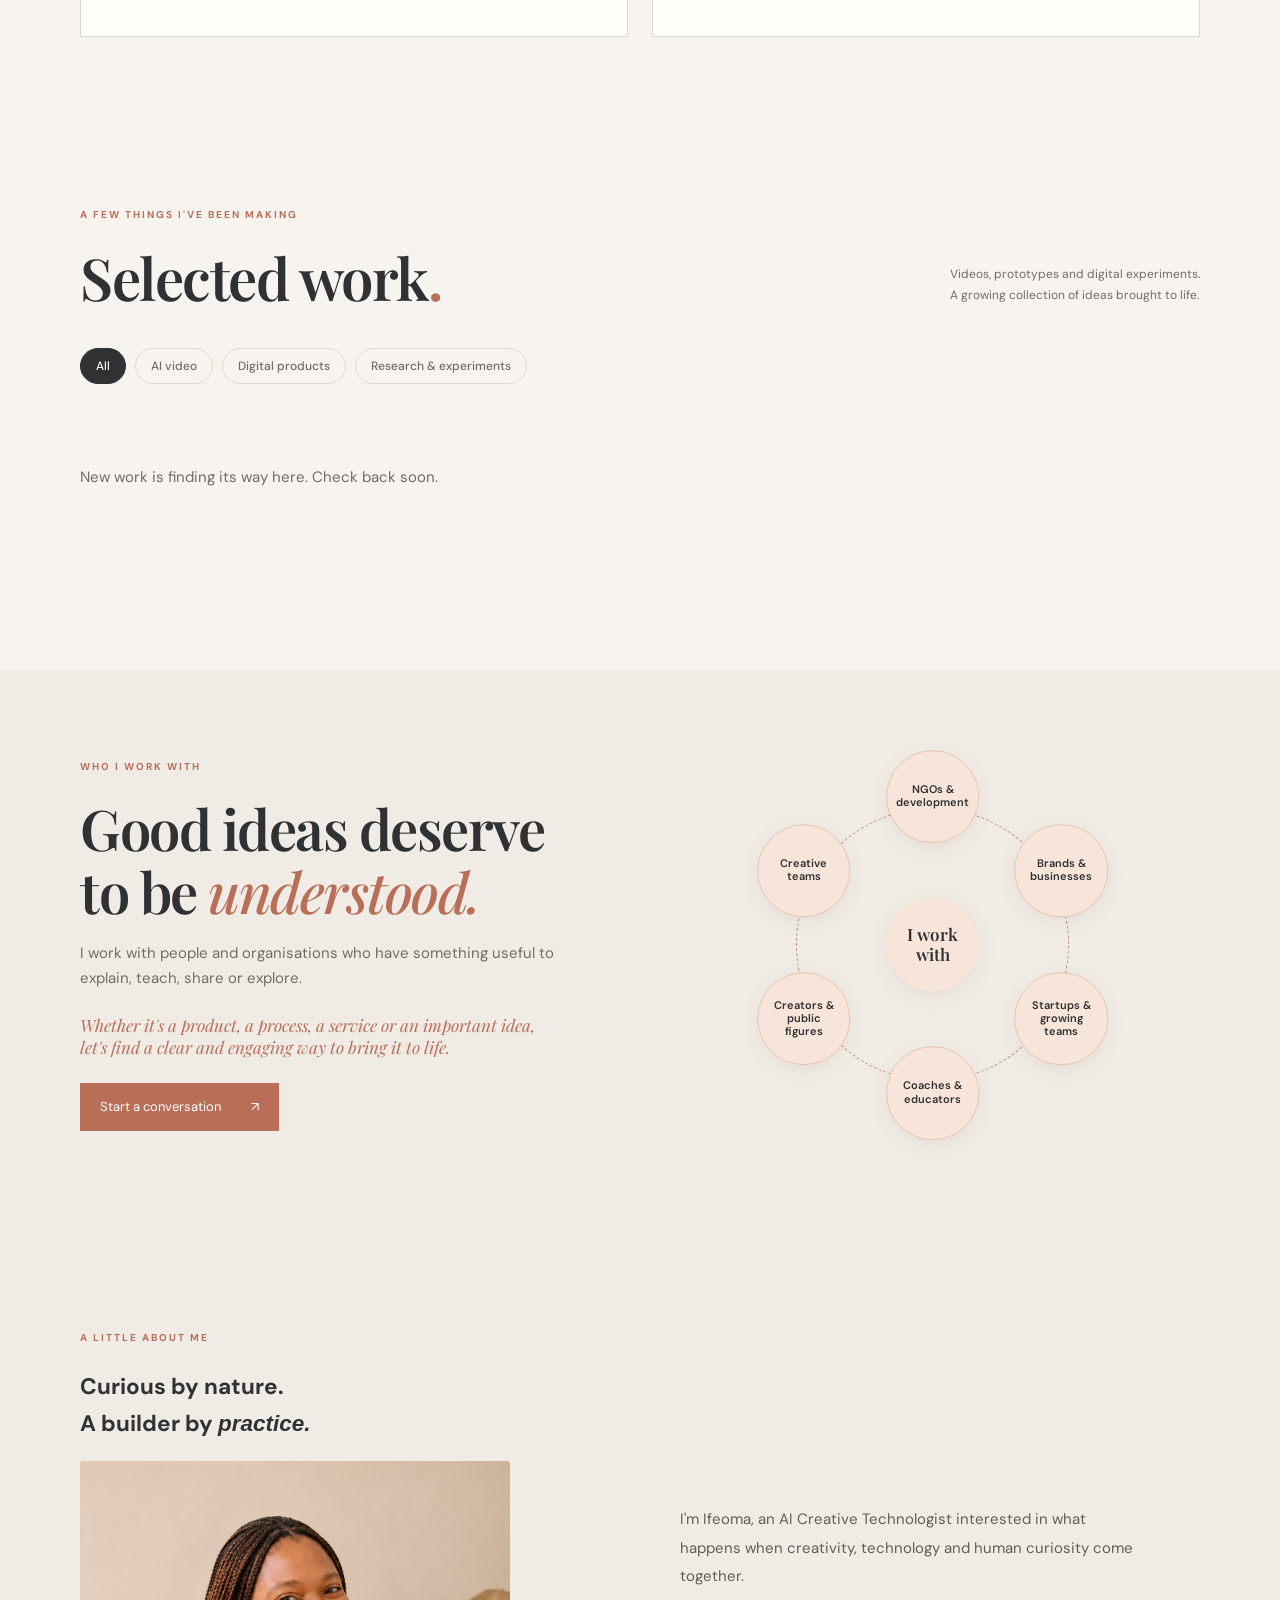
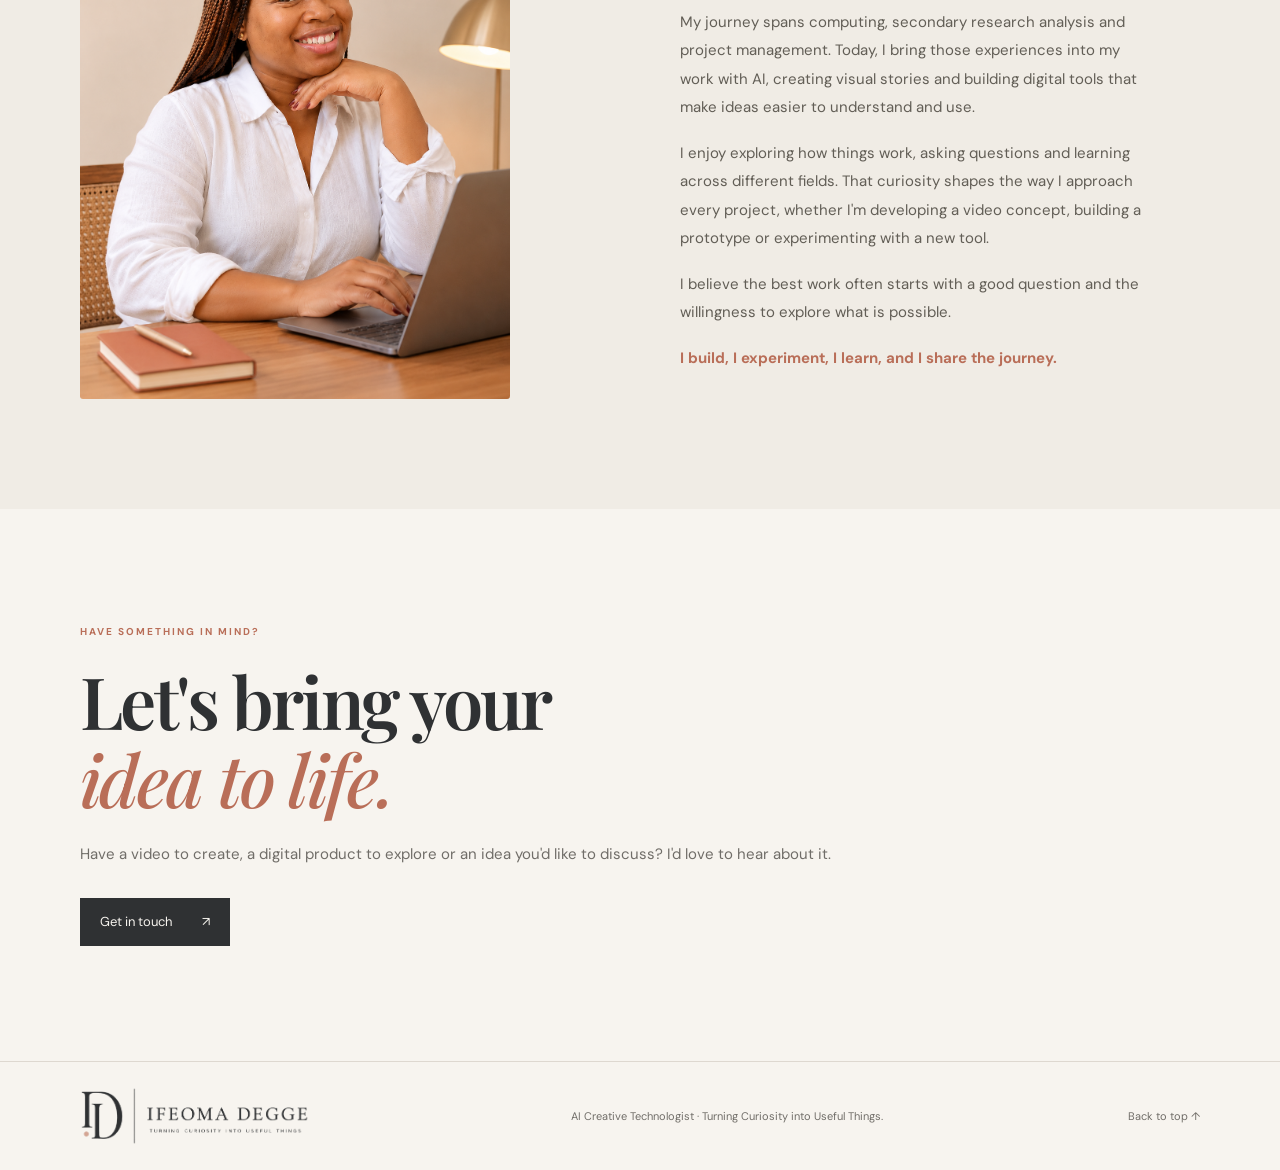
==== commit d3204430: "Improve about section heading and portrait alignment" ====
--- a/index.html
+++ b/index.html
@@ -70,13 +70,17 @@
       </div>
     </section>
     <section class="about-section" id="about">
-      <div class="wrap about-grid"><div class="about-visual"><p class="eyebrow">A LITTLE ABOUT ME</p><h2>Curious by nature.<br>A builder by <em>practice.</em></h2><img class="about-portrait" src="Warm Workspace Portrait with Laptop and Lamp.png" alt="Ifeoma Degge working in her home office"></div>
-        <div class="about-copy">
+      <div class="wrap">
+        <div class="about-intro"><p class="eyebrow">A LITTLE ABOUT ME</p><h2>Curious by nature.<br>A builder by <em>practice.</em></h2></div>
+        <div class="about-grid">
+          <div class="about-visual"><img class="about-portrait" src="Warm Workspace Portrait with Laptop and Lamp.png" alt="Ifeoma Degge working in her home office"></div>
+          <div class="about-copy">
           <p>I'm Ifeoma, an AI Creative Technologist interested in what happens when creativity, technology and human curiosity come together.</p>
           <p>My journey spans computing, secondary research analysis and project management. Today, I bring those experiences into my work with AI, creating visual stories and building digital tools that make ideas easier to understand and use.</p>
           <p>I enjoy exploring how things work, asking questions and learning across different fields. That curiosity shapes the way I approach every project, whether I'm developing a video concept, building a prototype or experimenting with a new tool.</p>
           <p>I believe the best work often starts with a good question and the willingness to explore what is possible.</p>
           <p class="about-signoff">I build, I experiment, I learn, and I share the journey.</p>
+          </div>
         </div>
       </div>
     </section>
--- a/styles.css
+++ b/styles.css
@@ -56,3 +56,10 @@
 .hero{padding-bottom:0}
 .services-section{padding-top:22px}
 @media(max-width:700px){.hero{padding-bottom:0}.services-section{padding-top:18px}}
+
+/* Uploaded brand assets */
+.brand-logo{display:flex;align-items:center;width:270px;max-width:42vw;height:62px;overflow:hidden}
+.brand-logo img{display:block;width:100%;height:100%;object-fit:contain;object-position:left center}
+.footer-logo{display:flex;align-items:center;width:245px;max-width:48vw;height:58px;overflow:hidden}
+.footer-logo img{display:block;width:100%;height:100%;object-fit:contain;object-position:left center}
+@media(max-width:700px){.brand-logo{width:190px;height:52px}.footer-logo{width:190px;height:48px}}
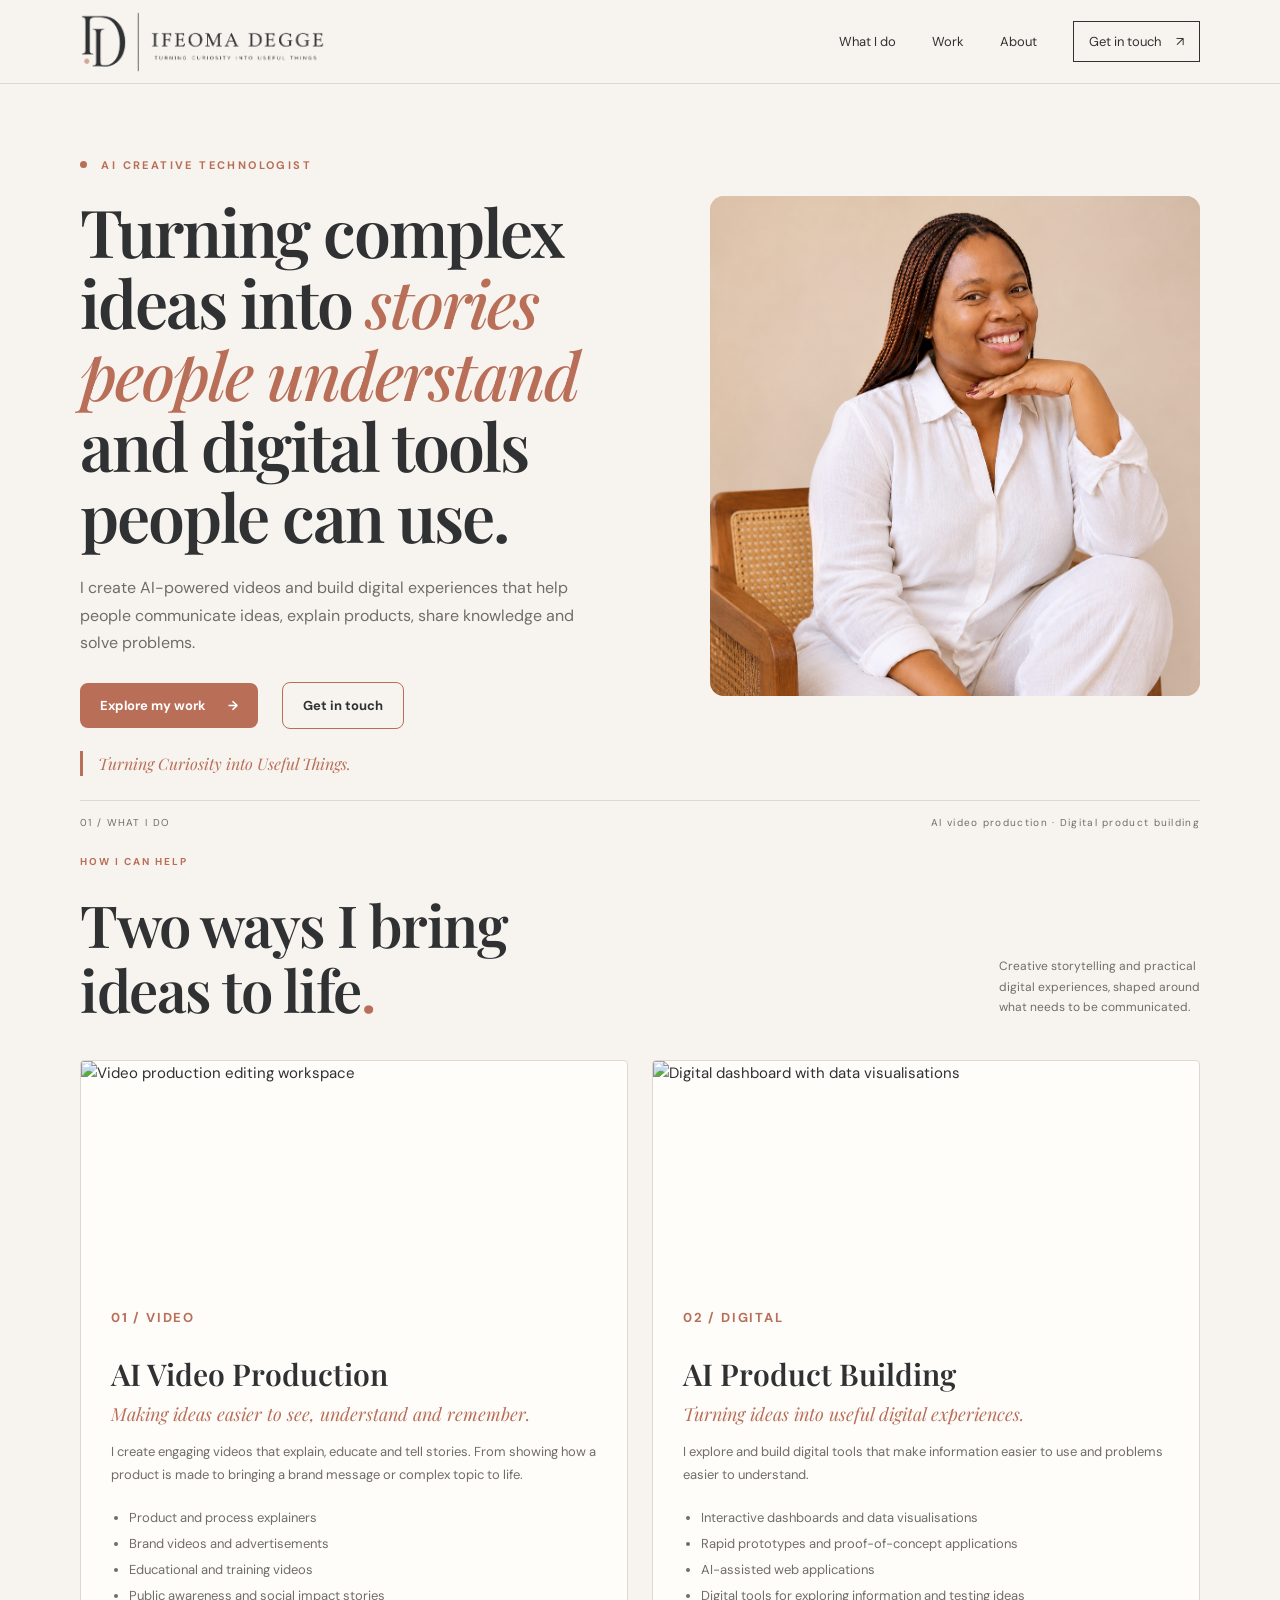
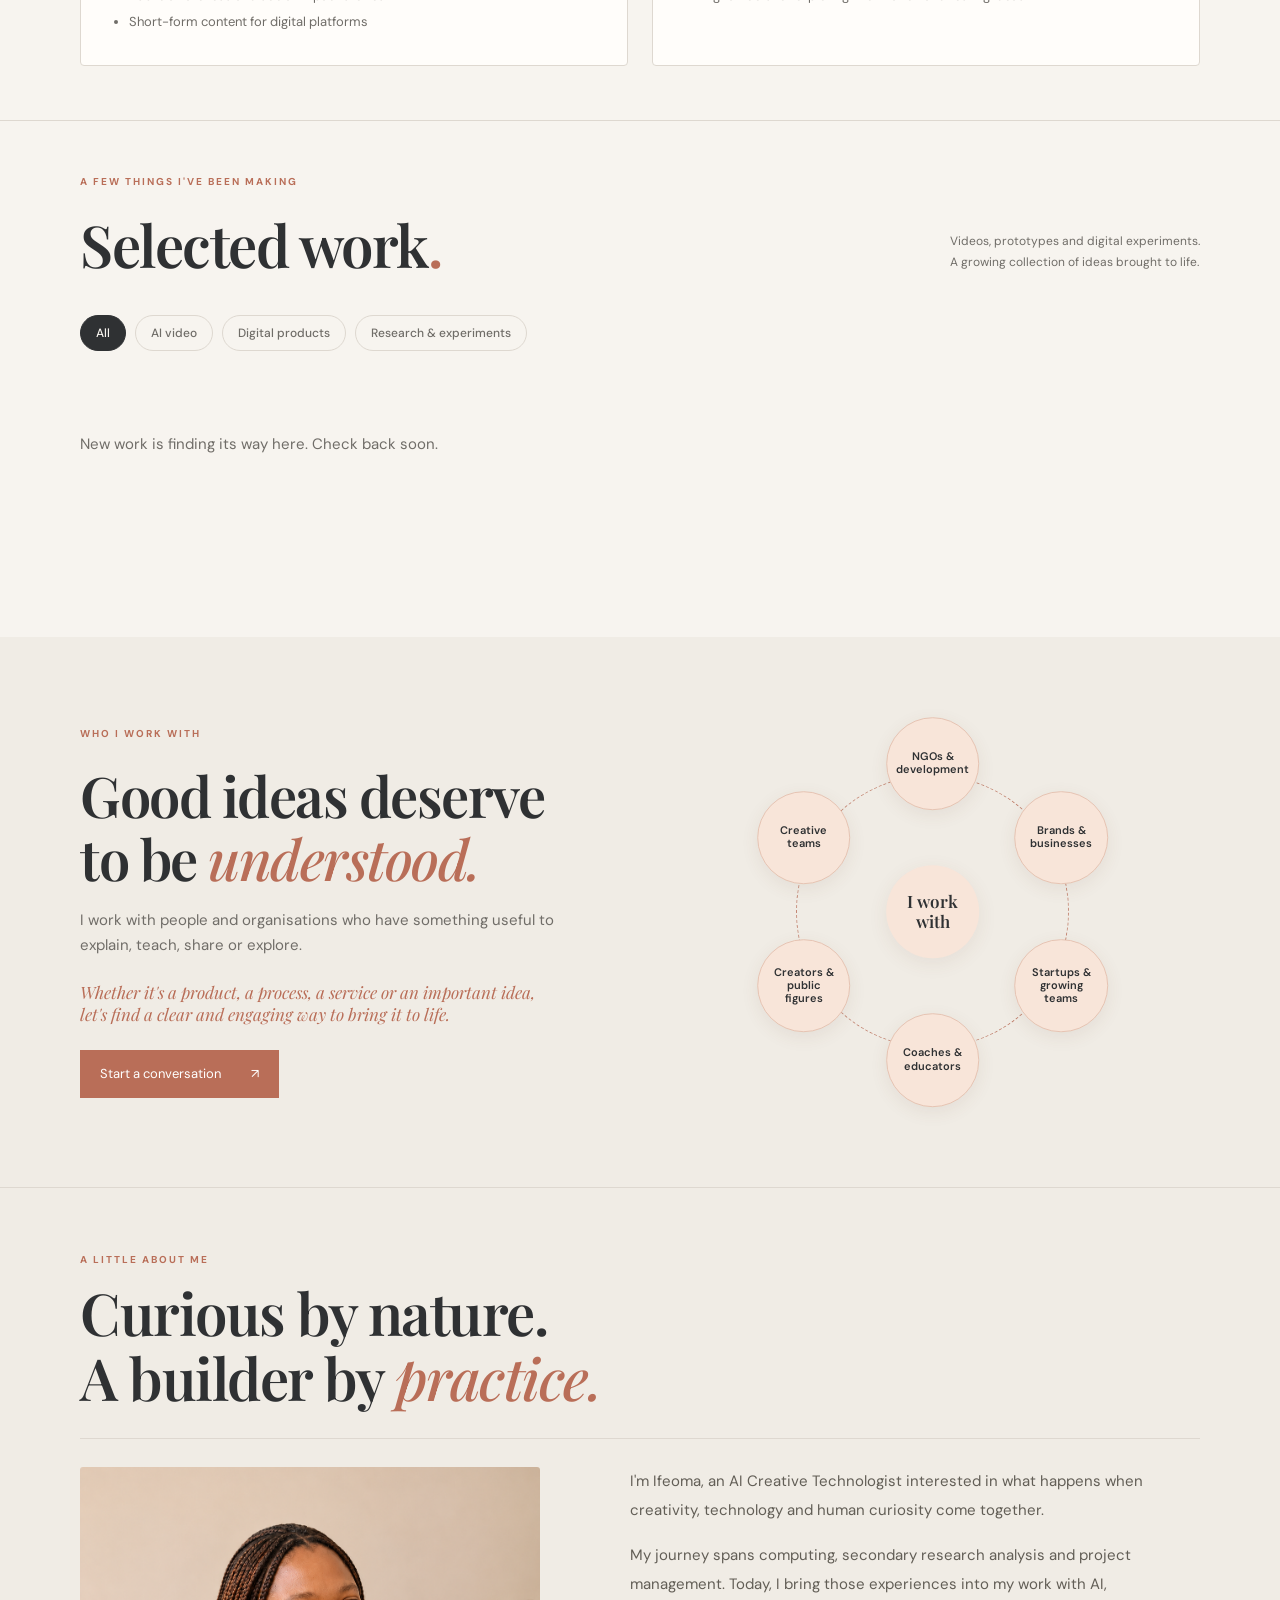
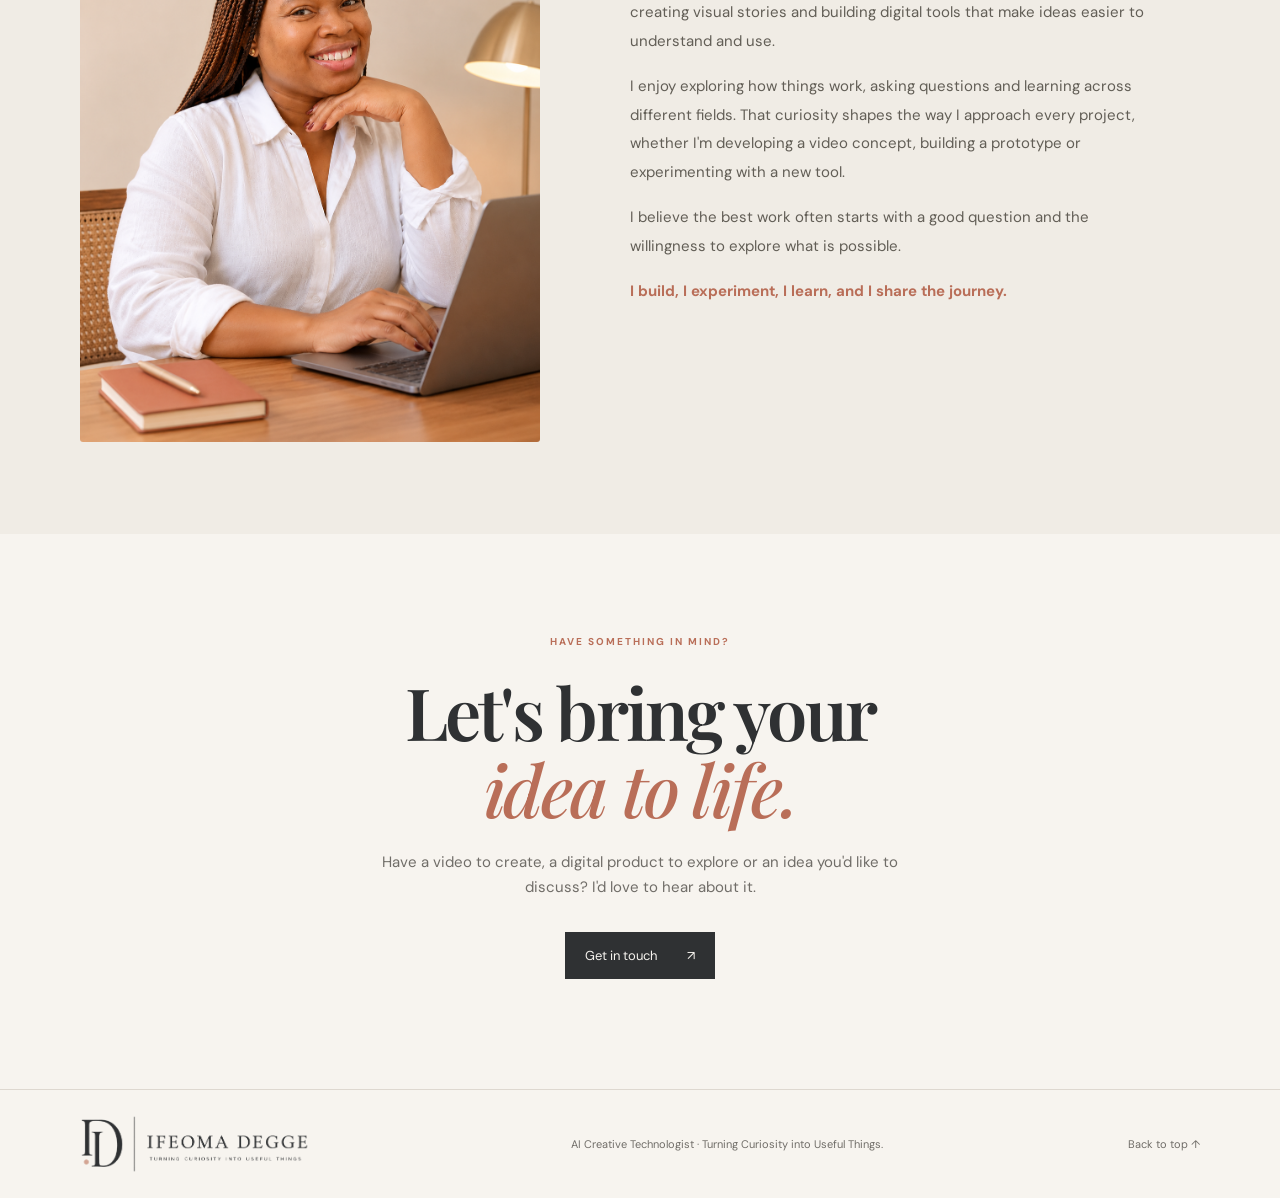
==== commit 1e364797: "Use coordinated service workspace imagery" ====
--- a/index.html
+++ b/index.html
@@ -27,14 +27,14 @@
       </div>
       <div class="service-grid">
         <article class="service-card">
-          <img class="service-image" src="https://images.unsplash.com/photo-1574717024653-61fd2cf4d44d?auto=format&fit=crop&w=1100&q=82" alt="Video production editing workspace"><p class="service-number">01 / VIDEO</p>
+          <img class="service-image" src="ai-video-service.jpg" alt="Video production editing workspace"><p class="service-number">01 / VIDEO</p>
           <h3>AI Video Production</h3>
           <p class="service-intro">Making ideas easier to see, understand and remember.</p>
           <p>I create engaging videos that explain, educate and tell stories. From showing how a product is made to bringing a brand message or complex topic to life.</p>
           <ul><li>Product and process explainers</li><li>Brand videos and advertisements</li><li>Educational and training videos</li><li>Public awareness and social impact stories</li><li>Short-form content for digital platforms</li></ul>
         </article>
         <article class="service-card">
-          <img class="service-image" src="https://images.unsplash.com/photo-1551288049-bebda4e38f71?auto=format&fit=crop&w=1100&q=82" alt="Digital dashboard with data visualisations"><p class="service-number">02 / DIGITAL</p>
+          <img class="service-image" src="ai-product-service.jpg" alt="Digital dashboard with data visualisations"><p class="service-number">02 / DIGITAL</p>
           <h3>AI Product Building</h3>
           <p class="service-intro">Turning ideas into useful digital experiences.</p>
           <p>I explore and build digital tools that make information easier to use and problems easier to understand.</p>
--- a/styles.css
+++ b/styles.css
@@ -63,3 +63,50 @@
 .footer-logo{display:flex;align-items:center;width:245px;max-width:48vw;height:58px;overflow:hidden}
 .footer-logo img{display:block;width:100%;height:100%;object-fit:contain;object-position:left center}
 @media(max-width:700px){.brand-logo{width:190px;height:52px}.footer-logo{width:190px;height:48px}}
+
+/* About section transition and alignment refinement */
+.about-section{border-top:1px solid var(--line);padding:64px 0 92px}
+.about-intro{padding-bottom:28px;margin-bottom:28px;border-bottom:1px solid var(--line)}
+.about-intro .eyebrow{margin-bottom:12px}
+.about-intro h2{font:600 clamp(39px,5vw,58px)/1.12 "Playfair Display",serif;letter-spacing:-1.5px;margin:0}
+.about-intro h2 em{color:var(--terracotta);font-weight:500}
+.about-grid{display:grid;grid-template-columns:minmax(0,.92fr) minmax(0,1.08fr);gap:64px;align-items:start}
+.about-visual{margin:0;padding:0}
+.about-portrait{display:block;width:100%;max-width:460px;aspect-ratio:4/5;object-fit:cover;object-position:center 35%;margin:0}
+.about-copy{max-width:520px;padding-top:0;margin:0}
+@media(max-width:700px){.about-section{padding:48px 0 70px}.about-intro{padding-bottom:20px;margin-bottom:22px}.about-grid{grid-template-columns:1fr;gap:25px}.about-portrait{max-width:430px}.about-copy{padding-top:0}}
+
+
+/* Layout polish: hero alignment, services-to-work divider, centred closing CTA */
+@media(min-width:761px){
+  .hero{align-items:start}
+  .hero-copy-column{align-self:start}
+  .hero-portrait-wrap{align-self:start;margin-top:40px;height:500px;min-height:0}
+  .hero-portrait{height:100%;min-height:0}
+}
+.services-section{padding-bottom:54px}
+.work-section{border-top:1px solid var(--line);padding-top:54px;margin-top:0}
+.contact-section{max-width:820px;text-align:center;margin-inline:auto;padding-top:100px;padding-bottom:110px}
+.contact-section h2{margin-inline:auto}
+.contact-section>p:not(.eyebrow){max-width:560px;margin:22px auto}
+.contact-section .contact-link{margin-top:10px}
+@media(max-width:760px){
+  .hero-portrait-wrap{margin-top:0}
+  .services-section{padding-bottom:44px}
+  .work-section{padding-top:44px;padding-bottom:80px}
+  .contact-section{padding-top:75px;padding-bottom:80px}
+}
+
+
+/* Service cards: consistent image panels and no exposed gaps */
+.service-card{padding:0 30px 30px;overflow:hidden;border-radius:4px}
+.service-image{display:block;width:calc(100% + 60px);height:220px;max-width:none;object-fit:cover;object-position:center;margin:0 -30px 25px;border-radius:0}
+.service-card .service-number,.service-card h3,.service-card p,.service-card ul{margin-left:0;margin-right:0}
+.service-card ul{padding-left:18px}
+@media(max-width:700px){
+  .service-card{padding:0 23px 25px}
+  .service-image{width:calc(100% + 46px);height:190px;margin:0 -23px 22px}
+}
+/* Full-bleed divider between services and selected work */
+.work-section{position:relative;border-top:0}
+.work-section:before{content:"";position:absolute;top:0;left:50%;width:100vw;height:1px;background:var(--line);transform:translateX(-50%)}
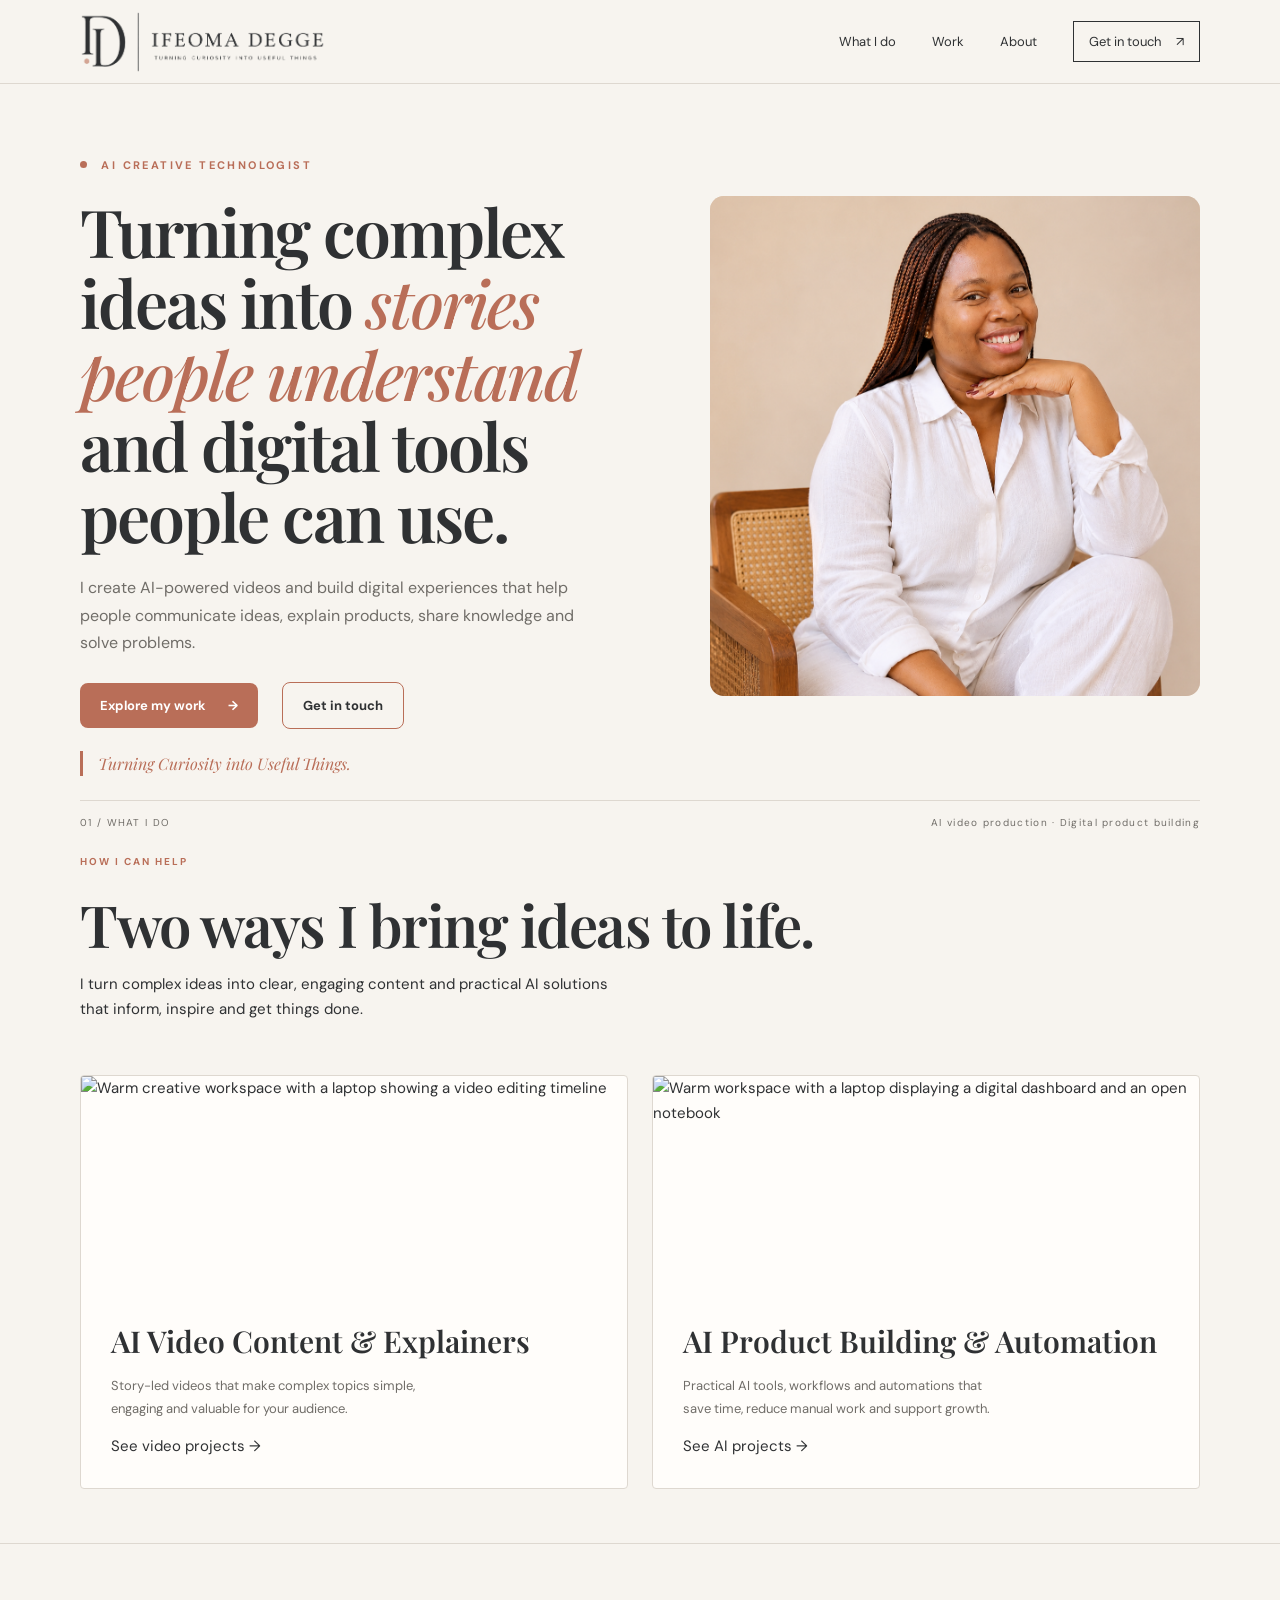
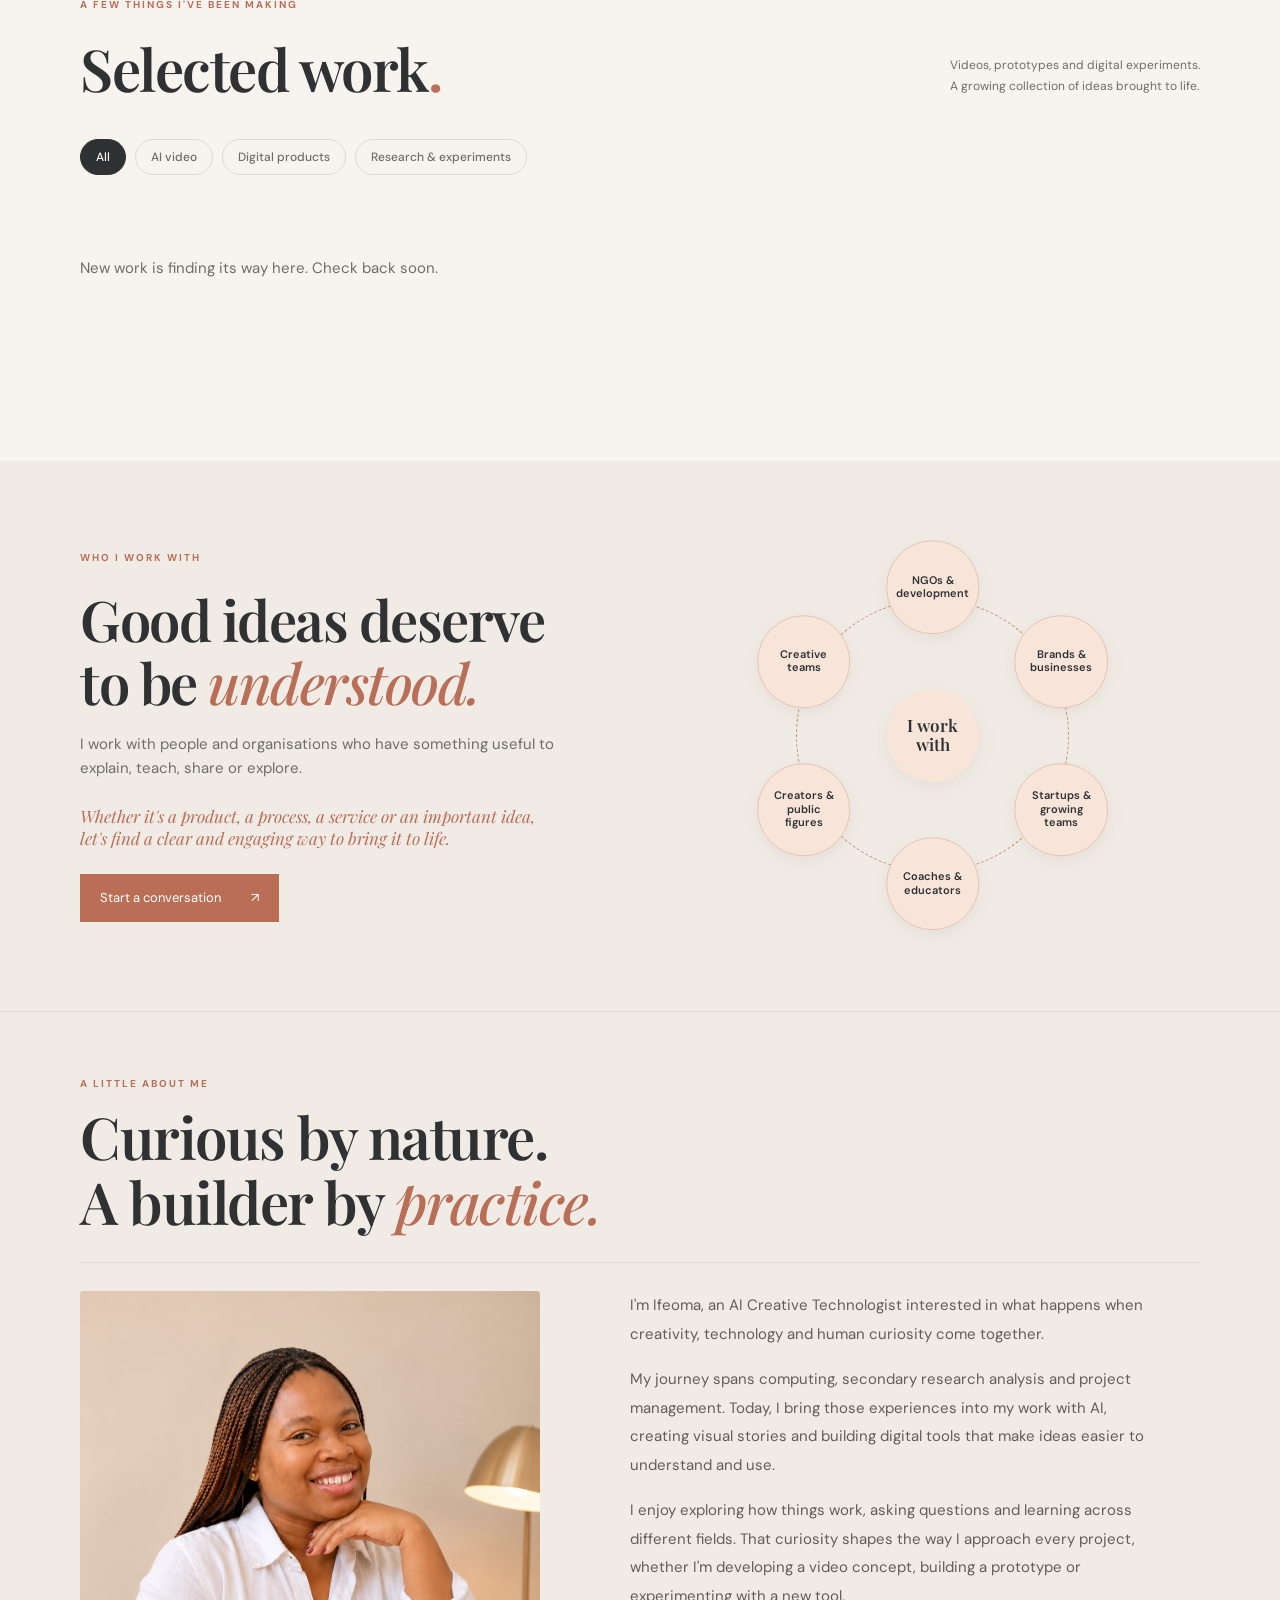
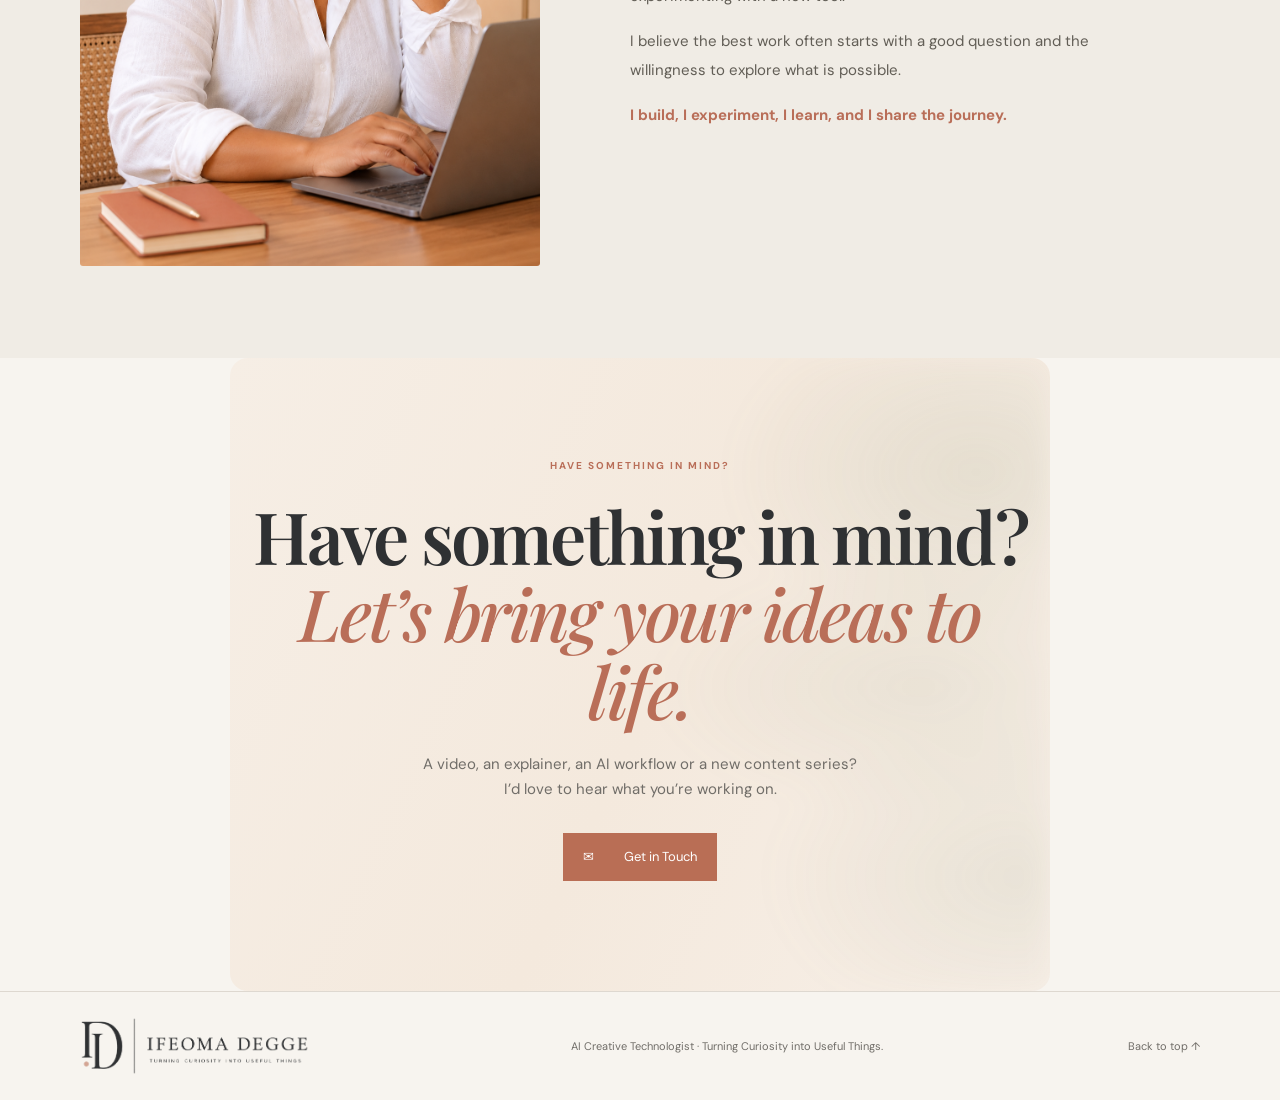
==== commit 234c3395: "Match service and contact sections to approved editorial reference" ====
--- a/index.html
+++ b/index.html
@@ -21,24 +21,23 @@
   <main id="top">
     <section class="hero wrap" id="top"><div class="hero-copy-column"><p class="eyebrow hero-title"><span class="dot"></span> AI CREATIVE TECHNOLOGIST</p><h1>Turning complex ideas into <em>stories people understand</em> and digital tools people can use.</h1><p class="hero-copy">I create AI-powered videos and build digital experiences that help people communicate ideas, explain products, share knowledge and solve problems.</p><div class="hero-actions"><a class="primary-button" href="#work">Explore my work <span>→</span></a><a class="secondary-button" href="#contact">Get in touch</a></div><p class="brand-signature">Turning Curiosity into Useful Things.</p></div><div class="hero-portrait-wrap"><img class="hero-portrait" src="Warm Studio Portrait in White-2.png" alt="Ifeoma Degge, AI Creative Technologist"></div><div class="hero-note"><span>01 / WHAT I DO</span><span>AI video production · Digital product building</span></div></section>
     <section class="services-section wrap" id="services">
-      <div class="section-heading">
-        <div><p class="eyebrow">HOW I CAN HELP</p><h2>Two ways I bring<br>ideas to life<span>.</span></h2></div>
-        <p class="section-aside">Creative storytelling and practical<br>digital experiences, shaped around<br>what needs to be communicated.</p>
-      </div>
-      <div class="service-grid">
-        <article class="service-card">
-          <img class="service-image" src="ai-video-service.jpg" alt="Video production editing workspace"><p class="service-number">01 / VIDEO</p>
-          <h3>AI Video Production</h3>
-          <p class="service-intro">Making ideas easier to see, understand and remember.</p>
-          <p>I create engaging videos that explain, educate and tell stories. From showing how a product is made to bringing a brand message or complex topic to life.</p>
-          <ul><li>Product and process explainers</li><li>Brand videos and advertisements</li><li>Educational and training videos</li><li>Public awareness and social impact stories</li><li>Short-form content for digital platforms</li></ul>
+      <div class="section-heading showcase-heading"><div>
+        <p class="eyebrow">HOW I CAN HELP <span class="heading-rule"></span></p>
+        <h2>Two ways I bring ideas to life.</h2>
+        <p class="showcase-intro">I turn complex ideas into clear, engaging content and practical AI solutions<br class="desktop-break"> that inform, inspire and get things done.</p>
+      </div></div>
+      <div class="service-grid showcase-grid">
+        <article class="service-card showcase-card">
+          <img class="service-image" src="ai-video-service.jpg" alt="Warm creative workspace with a laptop showing a video editing timeline">
+          <div class="showcase-card-copy"><h3>AI Video Content &amp; Explainers</h3>
+          <p>Story-led videos that make complex topics simple,<br class="desktop-break"> engaging and valuable for your audience.</p>
+          <a class="showcase-link" href="#work">See video projects <span>→</span></a></div>
         </article>
-        <article class="service-card">
-          <img class="service-image" src="ai-product-service.jpg" alt="Digital dashboard with data visualisations"><p class="service-number">02 / DIGITAL</p>
-          <h3>AI Product Building</h3>
-          <p class="service-intro">Turning ideas into useful digital experiences.</p>
-          <p>I explore and build digital tools that make information easier to use and problems easier to understand.</p>
-          <ul><li>Interactive dashboards and data visualisations</li><li>Rapid prototypes and proof-of-concept applications</li><li>AI-assisted web applications</li><li>Digital tools for exploring information and testing ideas</li></ul>
+        <article class="service-card showcase-card">
+          <img class="service-image" src="ai-product-service.jpg" alt="Warm workspace with a laptop displaying a digital dashboard and an open notebook">
+          <div class="showcase-card-copy"><h3>AI Product Building &amp; Automation</h3>
+          <p>Practical AI tools, workflows and automations that<br class="desktop-break"> save time, reduce manual work and support growth.</p>
+          <a class="showcase-link" href="#work">See AI projects <span>→</span></a></div>
         </article>
       </div>
     </section>
@@ -86,9 +85,9 @@
     </section>
     <section class="contact-section wrap" id="contact">
       <p class="eyebrow">HAVE SOMETHING IN MIND?</p>
-      <h2>Let's bring your<br><em>idea to life.</em></h2>
-      <p>Have a video to create, a digital product to explore or an idea you'd like to discuss? I'd love to hear about it.</p>
-      <a class="contact-link" href="#contact">Get in touch <span>↗</span></a>
+      <h2>Have something in mind?<br><em>Let’s bring your ideas to life.</em></h2>
+      <p>A video, an explainer, an AI workflow or a new content series?<br class="desktop-break"> I’d love to hear what you’re working on.</p>
+      <a class="contact-link" href="#contact"><span aria-hidden="true">✉</span> Get in Touch</a>
     </section>
   </main>
   <footer class="site-footer"><a class="footer-logo" href="#top" aria-label="Ifeoma Degge home"><img src="ifeoma-degge-logo-transparent.png" alt="Ifeoma Degge"></a><span>AI Creative Technologist · Turning Curiosity into Useful Things.</span><a href="#top">Back to top ↑</a></footer>
--- a/styles.css
+++ b/styles.css
@@ -110,3 +110,9 @@
 /* Full-bleed divider between services and selected work */
 .work-section{position:relative;border-top:0}
 .work-section:before{content:"";position:absolute;top:0;left:50%;width:100vw;height:1px;background:var(--line);transform:translateX(-50%)}
+
+/* Quiet, botanical CTA texture without a literal photograph */
+.contact-section{position:relative;isolation:isolate;overflow:hidden;background:linear-gradient(115deg,#f6eee5 0%,#f4e9dd 52%,#f7efe7 100%);border-radius:18px}
+.contact-section:before{content:"";position:absolute;z-index:-1;inset:0;pointer-events:none;background:radial-gradient(ellipse at 91% 18%,rgba(120,132,91,.13),transparent 24%),radial-gradient(ellipse at 84% 52%,rgba(120,132,91,.09),transparent 28%),radial-gradient(ellipse at 96% 82%,rgba(120,132,91,.10),transparent 23%);filter:blur(13px)}
+.contact-link{background:#b96e55!important;border-color:#b96e55!important;color:#fff!important}
+.contact-link:hover{background:#a85c43!important;border-color:#a85c43!important}
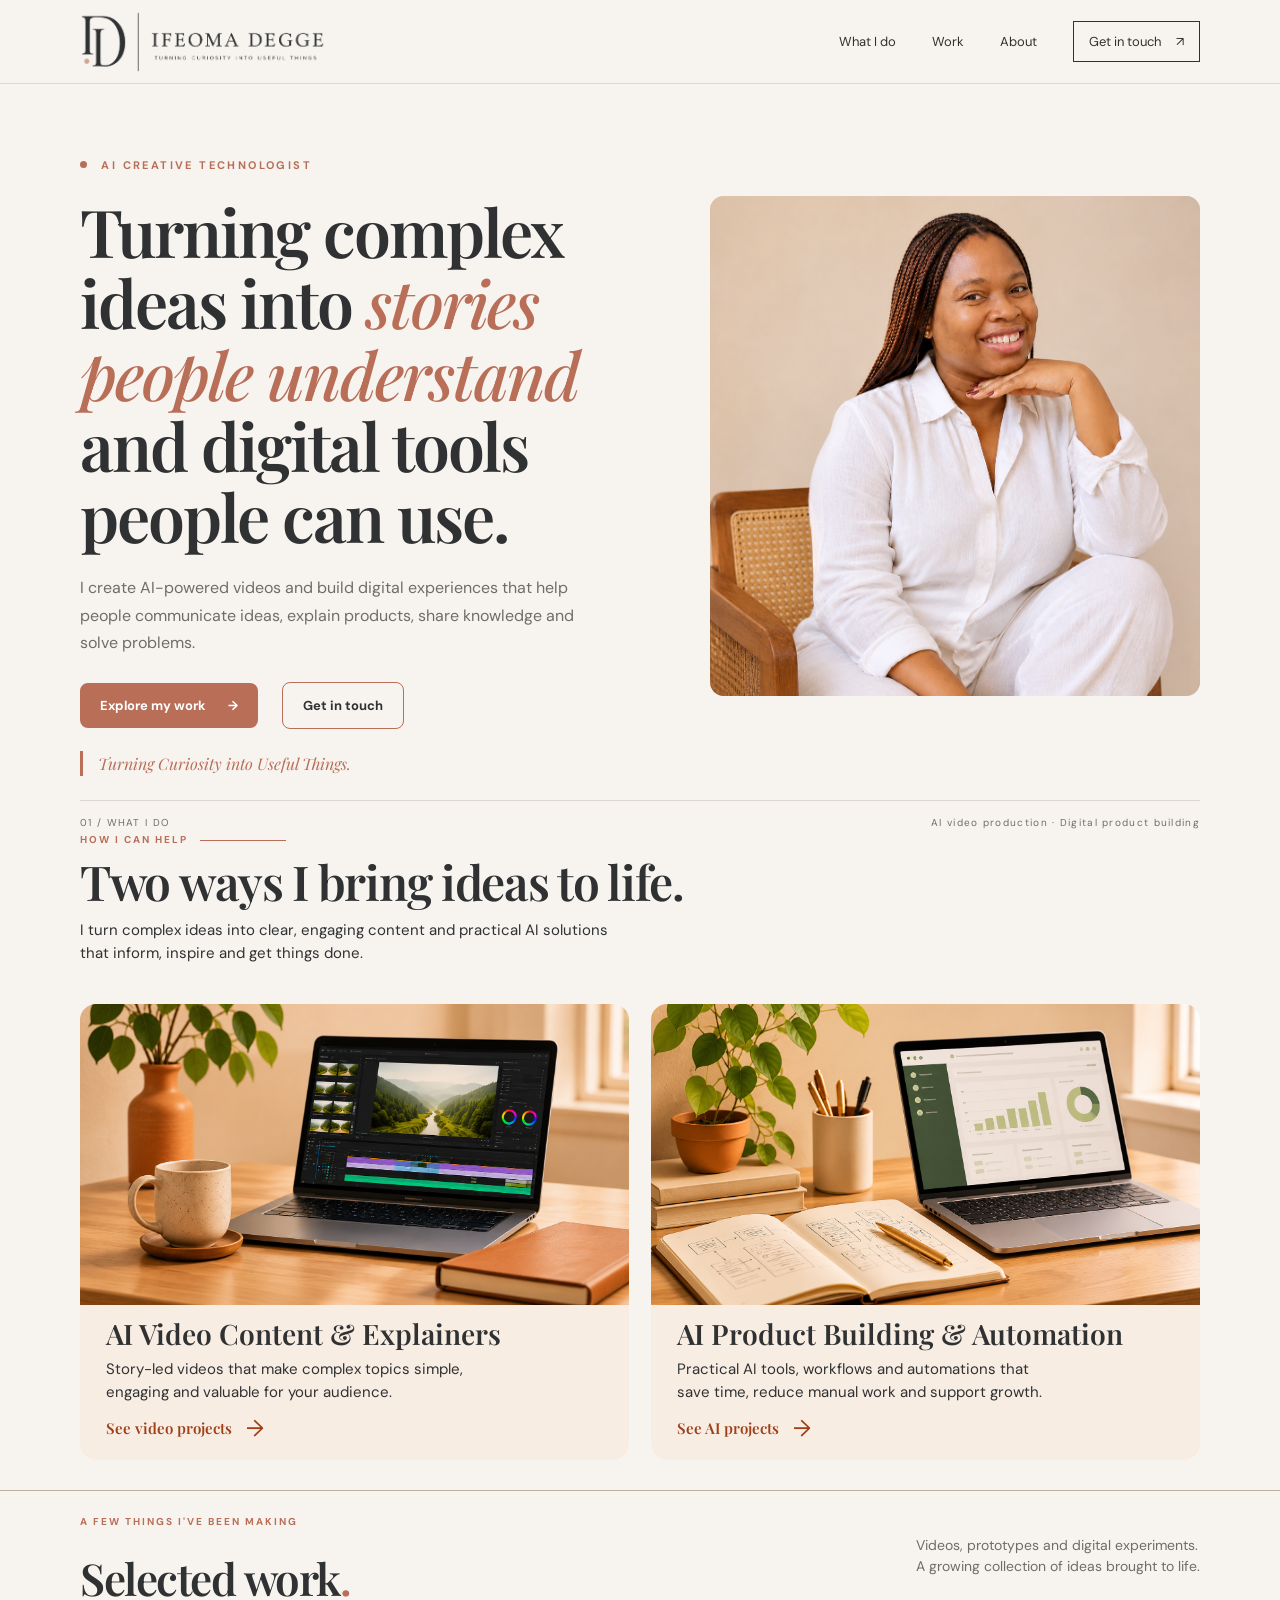
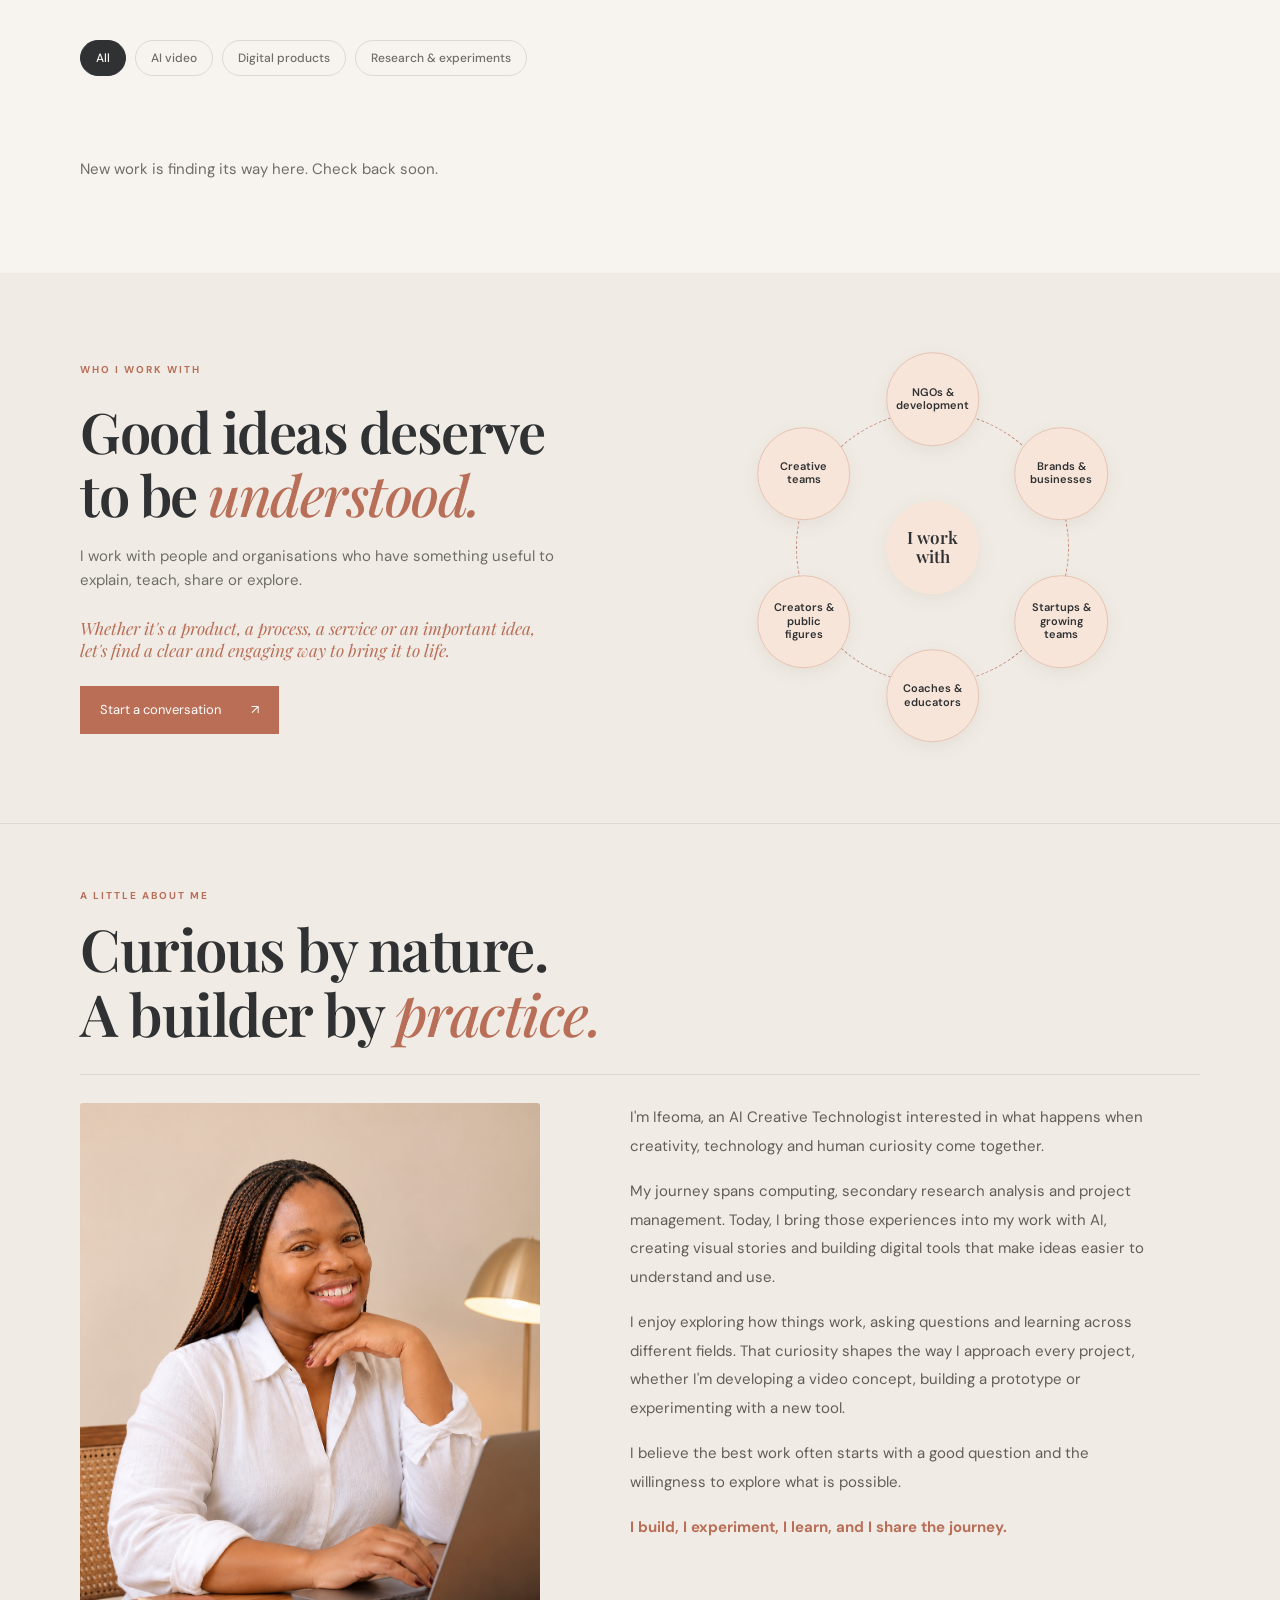
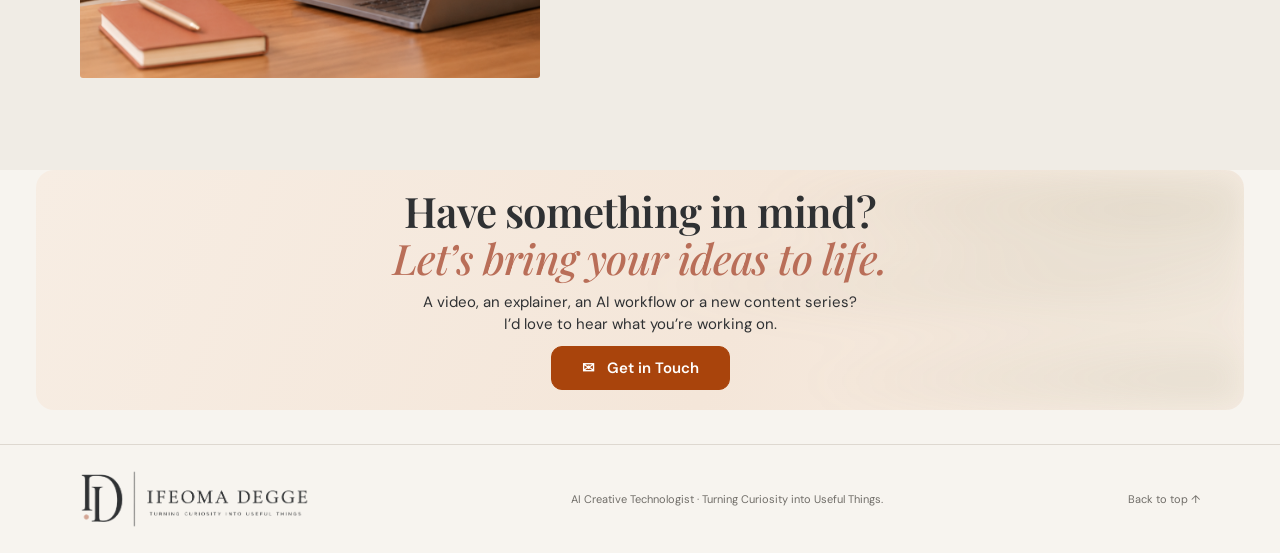
==== commit e7802bc2: "Connect uploaded service images to service cards" ====
--- a/index.html
+++ b/index.html
@@ -28,13 +28,13 @@
       </div></div>
       <div class="service-grid showcase-grid">
         <article class="service-card showcase-card">
-          <img class="service-image" src="ai-video-service.jpg" alt="Warm creative workspace with a laptop showing a video editing timeline">
+          <img class="service-image" src="Cozy Forest Video Editing Workspace.png" alt="Warm creative workspace with a laptop showing a video editing timeline">
           <div class="showcase-card-copy"><h3>AI Video Content &amp; Explainers</h3>
           <p>Story-led videos that make complex topics simple,<br class="desktop-break"> engaging and valuable for your audience.</p>
           <a class="showcase-link" href="#work">See video projects <span>→</span></a></div>
         </article>
         <article class="service-card showcase-card">
-          <img class="service-image" src="ai-product-service.jpg" alt="Warm workspace with a laptop displaying a digital dashboard and an open notebook">
+          <img class="service-image" src="Warm Home Office Analytics Workspace.png" alt="Warm workspace with a laptop displaying a digital dashboard and an open notebook">
           <div class="showcase-card-copy"><h3>AI Product Building &amp; Automation</h3>
           <p>Practical AI tools, workflows and automations that<br class="desktop-break"> save time, reduce manual work and support growth.</p>
           <a class="showcase-link" href="#work">See AI projects <span>→</span></a></div>
--- a/styles.css
+++ b/styles.css
@@ -116,3 +116,48 @@
 .contact-section:before{content:"";position:absolute;z-index:-1;inset:0;pointer-events:none;background:radial-gradient(ellipse at 91% 18%,rgba(120,132,91,.13),transparent 24%),radial-gradient(ellipse at 84% 52%,rgba(120,132,91,.09),transparent 28%),radial-gradient(ellipse at 96% 82%,rgba(120,132,91,.10),transparent 23%);filter:blur(13px)}
 .contact-link{background:#b96e55!important;border-color:#b96e55!important;color:#fff!important}
 .contact-link:hover{background:#a85c43!important;border-color:#a85c43!important}
+
+
+/* Approved warm editorial layout for services, selected work and contact */
+.services-section{padding-top:0;padding-bottom:30px}
+.showcase-heading{display:block;margin:0 0 28px}
+.showcase-heading .eyebrow{display:flex;align-items:center;gap:12px;margin:0 0 7px}
+.heading-rule{display:inline-block;width:86px;height:1px;background:var(--terracotta);vertical-align:middle}
+.showcase-heading h2{font:600 clamp(34px,4vw,48px)/1.12 "Playfair Display",serif;letter-spacing:-1.3px;margin:0 0 10px;color:var(--ink)}
+.showcase-intro{font-size:15px;line-height:1.55;color:var(--ink);margin:0;max-width:720px}
+.showcase-grid{display:grid;grid-template-columns:repeat(2,minmax(0,1fr));gap:22px}
+.showcase-card{padding:0 0 17px!important;overflow:hidden;border-radius:16px;background:#F8EDE3;border:0}
+.showcase-card .service-image{display:block;width:100%;height:auto;aspect-ratio:1.82;object-fit:cover;object-position:center;margin:0 0 12px;border-radius:0}
+.showcase-card-copy{padding:0 26px}
+.showcase-card h3{font:600 clamp(21px,2.2vw,29px)/1.2 "Playfair Display",serif;margin:0 0 7px;color:var(--ink)}
+.showcase-card p{font-size:15px;line-height:1.5;color:var(--ink);margin:0 0 10px;max-width:540px}
+.showcase-link{display:inline-flex;align-items:center;gap:14px;color:#9E3F17;font:600 15px "Playfair Display",serif;text-decoration:none}
+.showcase-link span{font:400 23px "DM Sans",sans-serif;transition:transform .2s}
+.showcase-link:hover span{transform:translateX(4px)}
+.work-section{padding-top:24px!important;padding-bottom:36px!important}
+.work-section:before{top:0;background:#BFAE9E;height:1px}
+.work-section .section-heading{align-items:center;margin:0 0 20px}
+.work-section .section-heading h2{font:600 clamp(32px,3.7vw,44px)/1.12 "Playfair Display",serif;margin:0}
+.work-section .section-aside{font-size:14px;line-height:1.5}
+.contact-section{width:calc(100% - 72px);max-width:none;text-align:center;margin:0 auto 34px;padding:18px 24px 20px!important;border-radius:18px;box-sizing:border-box;background:linear-gradient(112deg,#F7EDE3 0%,#F4E6D9 58%,#F7EDE3 100%)}
+.contact-section:before{background:radial-gradient(ellipse at 92% 16%,rgba(126,133,94,.16),transparent 25%),radial-gradient(ellipse at 86% 48%,rgba(126,133,94,.10),transparent 30%),radial-gradient(ellipse at 96% 88%,rgba(126,133,94,.12),transparent 24%);filter:blur(15px)}
+.contact-section .eyebrow{display:none}
+.contact-section h2{font:600 clamp(31px,3.4vw,42px)/1.12 "Playfair Display",serif;letter-spacing:-.8px;margin:0 auto 4px;color:var(--ink)}
+.contact-section h2 em{font-style:italic;color:var(--terracotta)!important}
+.contact-section>p:not(.eyebrow){font-size:15px;line-height:1.45;color:var(--ink);margin:10px auto 10px;max-width:600px}
+.contact-section .contact-link{display:inline-flex;align-items:center;justify-content:center;gap:12px;margin:0 auto;background:#A9440C!important;border:1px solid #A9440C!important;border-radius:11px;color:#fff!important;padding:11px 30px;font:600 15px "DM Sans",sans-serif}
+.contact-section .contact-link:hover{background:#913A0A!important}
+@media(max-width:760px){
+ .services-section{padding-bottom:24px}
+ .showcase-heading h2{font-size:34px}
+ .showcase-intro{font-size:14px}
+ .desktop-break{display:none}
+ .showcase-grid{grid-template-columns:1fr;gap:18px}
+ .showcase-card .service-image{aspect-ratio:1.7}
+ .showcase-card-copy{padding:0 19px}
+ .showcase-card h3{font-size:24px}
+ .showcase-card p{font-size:14px}
+ .work-section{padding-top:22px!important}
+ .contact-section{width:calc(100% - 36px);padding:24px 18px 26px!important;margin-bottom:20px}
+ .contact-section h2{font-size:32px}
+}
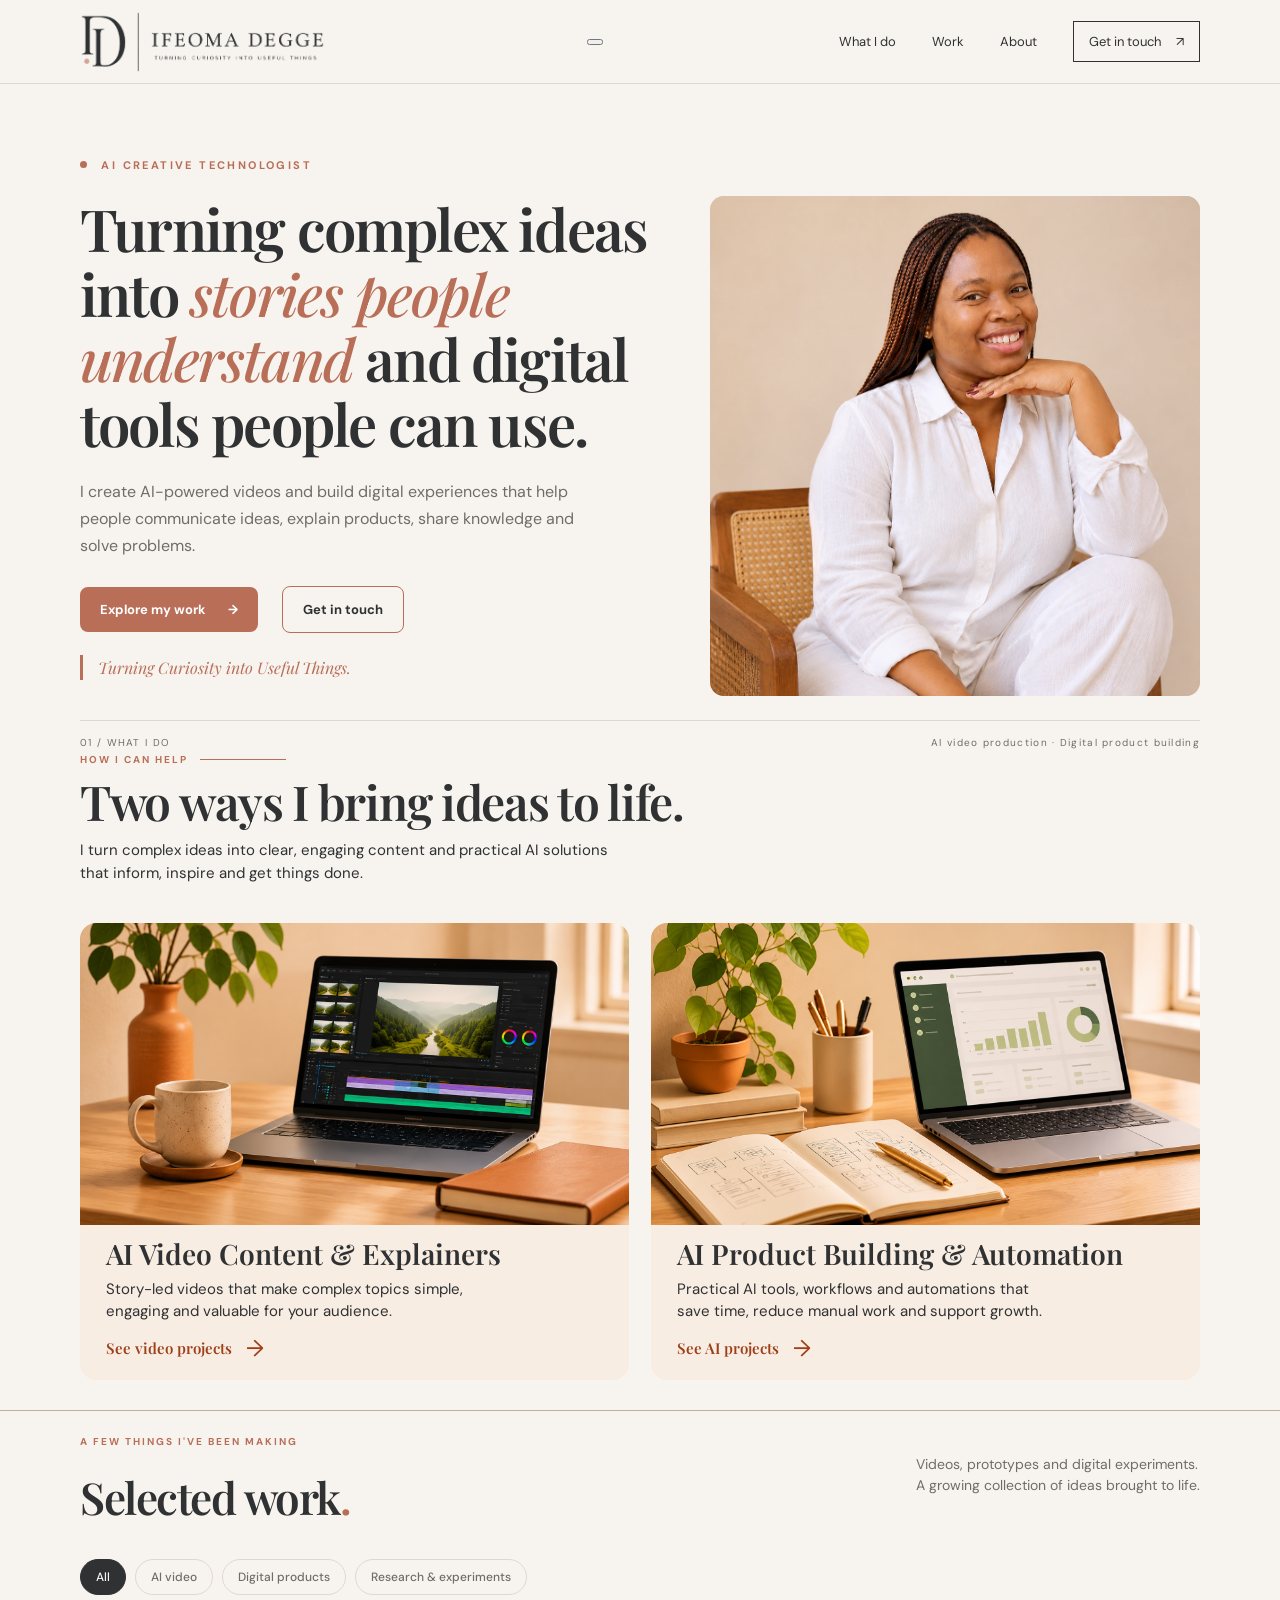
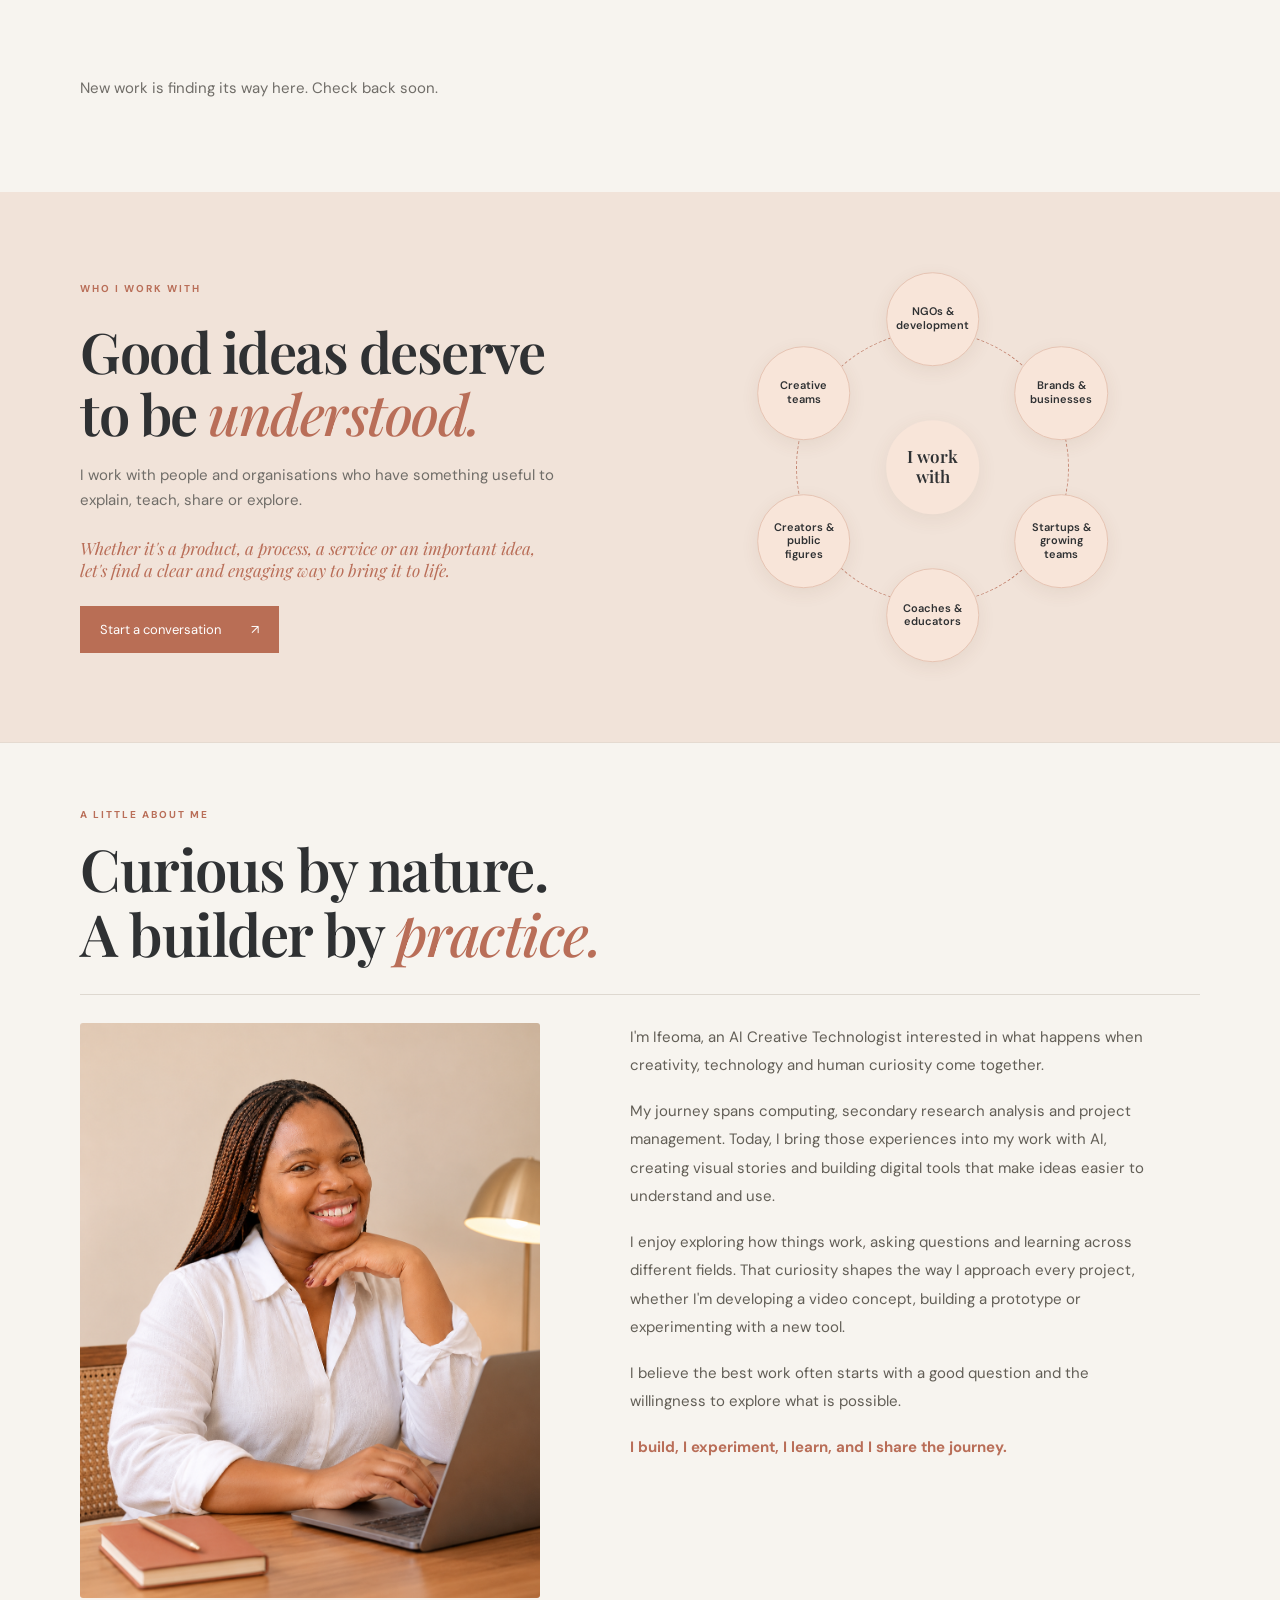
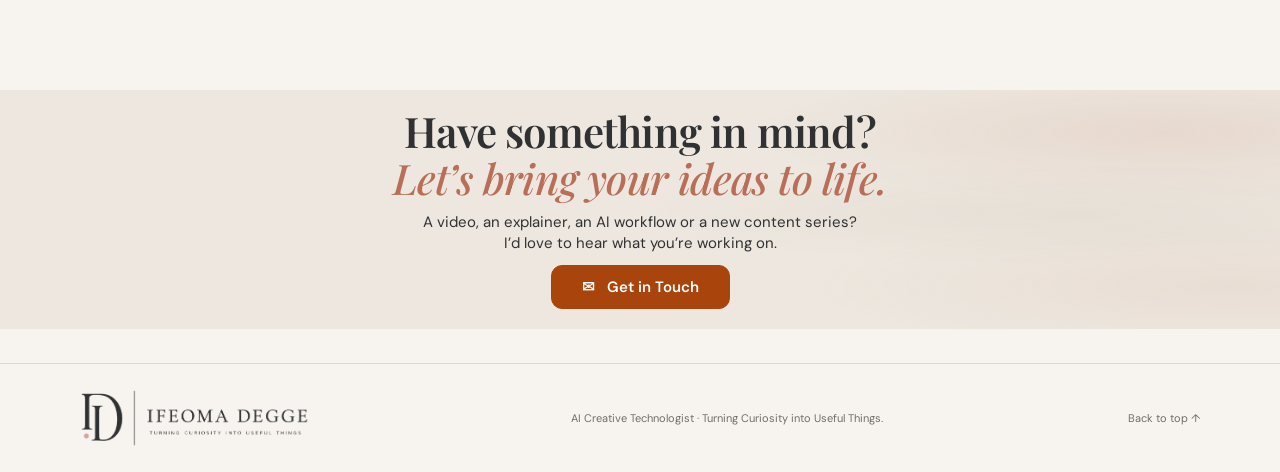
==== commit 85bd3b83: "Add clean mobile navigation menu" ====
--- a/index.html
+++ b/index.html
@@ -14,7 +14,8 @@
 <body>
   <header class="site-header">
     <a class="brand-logo" href="#top" aria-label="Ifeoma Degge home"><img src="ifeoma-degge-logo-transparent.png" alt="Ifeoma Degge"></a>
-    <nav aria-label="Main navigation">
+    <button class="menu-toggle" type="button" aria-expanded="false" aria-controls="main-navigation" aria-label="Open menu"><span></span><span></span><span></span></button>
+    <nav id="main-navigation" aria-label="Main navigation">
       <a href="#services">What I do</a><a href="#work">Work</a><a href="#about">About</a><a href="#contact" class="nav-contact">Get in touch <span>↗</span></a>
     </nav>
   </header>
@@ -92,6 +93,24 @@
   </main>
   <footer class="site-footer"><a class="footer-logo" href="#top" aria-label="Ifeoma Degge home"><img src="ifeoma-degge-logo-transparent.png" alt="Ifeoma Degge"></a><span>AI Creative Technologist · Turning Curiosity into Useful Things.</span><a href="#top">Back to top ↑</a></footer>
   <dialog id="project-dialog" class="project-dialog"><button class="dialog-close" aria-label="Close project">×</button><div id="dialog-content"></div></dialog>
+  <script>
+    (() => {
+      const toggle = document.querySelector('.menu-toggle');
+      const nav = document.querySelector('#main-navigation');
+      if (!toggle || !nav) return;
+      toggle.addEventListener('click', () => {
+        const open = toggle.getAttribute('aria-expanded') === 'true';
+        toggle.setAttribute('aria-expanded', String(!open));
+        toggle.setAttribute('aria-label', open ? 'Open menu' : 'Close menu');
+        nav.classList.toggle('is-open', !open);
+      });
+      nav.querySelectorAll('a').forEach(link => link.addEventListener('click', () => {
+        toggle.setAttribute('aria-expanded', 'false');
+        toggle.setAttribute('aria-label', 'Open menu');
+        nav.classList.remove('is-open');
+      }));
+    })();
+  </script>
   <script src="app.js"></script>
 </body>
 </html>
--- a/styles.css
+++ b/styles.css
@@ -161,3 +161,75 @@
  .contact-section{width:calc(100% - 36px);padding:24px 18px 26px!important;margin-bottom:20px}
  .contact-section h2{font-size:32px}
 }
+
+
+/* Clear, calm contrast between the audience, about and contact sections */
+.audience-section{
+  background:#F1E3D9;
+}
+.about-section{
+  background:var(--paper);
+  border-top:1px solid #E5DAD0;
+}
+.contact-section{
+  background:#EDE7DF!important;
+}
+.contact-section:before{
+  background:
+    radial-gradient(ellipse at 91% 18%,rgba(185,110,88,.12),transparent 25%),
+    radial-gradient(ellipse at 84% 52%,rgba(183,168,154,.13),transparent 29%),
+    radial-gradient(ellipse at 96% 82%,rgba(185,110,88,.08),transparent 24%)!important;
+  filter:blur(15px);
+}
+
+
+/* Full-bleed contact section background: extend to both viewport edges */
+.contact-section{
+  position:relative;
+  isolation:isolate;
+  overflow:visible;
+  width:100%;
+  max-width:none;
+  margin:0 0 34px;
+  border-radius:0;
+  background:transparent!important;
+}
+.contact-section:before{
+  content:"";
+  position:absolute;
+  z-index:-1;
+  top:0;
+  bottom:0;
+  left:50%;
+  width:100vw;
+  transform:translateX(-50%);
+  border-radius:0;
+  pointer-events:none;
+  background:
+    radial-gradient(ellipse at 91% 18%,rgba(185,110,88,.12),transparent 25%),
+    radial-gradient(ellipse at 84% 52%,rgba(183,168,154,.13),transparent 29%),
+    radial-gradient(ellipse at 96% 82%,rgba(185,110,88,.08),transparent 24%),
+    #EDE7DF!important;
+  filter:blur(0);
+}
+.contact-section>*{
+  position:relative;
+}
+@media(max-width:760px){
+  .contact-section{
+    width:100%;
+    margin-bottom:20px;
+    padding:24px 18px 26px!important;
+  }
+}
+
+
+/* Refine hero headline scale so it feels editorial, not oversized */
+.hero h1{
+  font-size:clamp(40px,4.7vw,58px);
+  line-height:1.12;
+  letter-spacing:-1.8px;
+}
+@media(max-width:760px){
+  .hero h1{font-size:clamp(40px,9.5vw,54px);line-height:1.12;letter-spacing:-1.5px}
+}
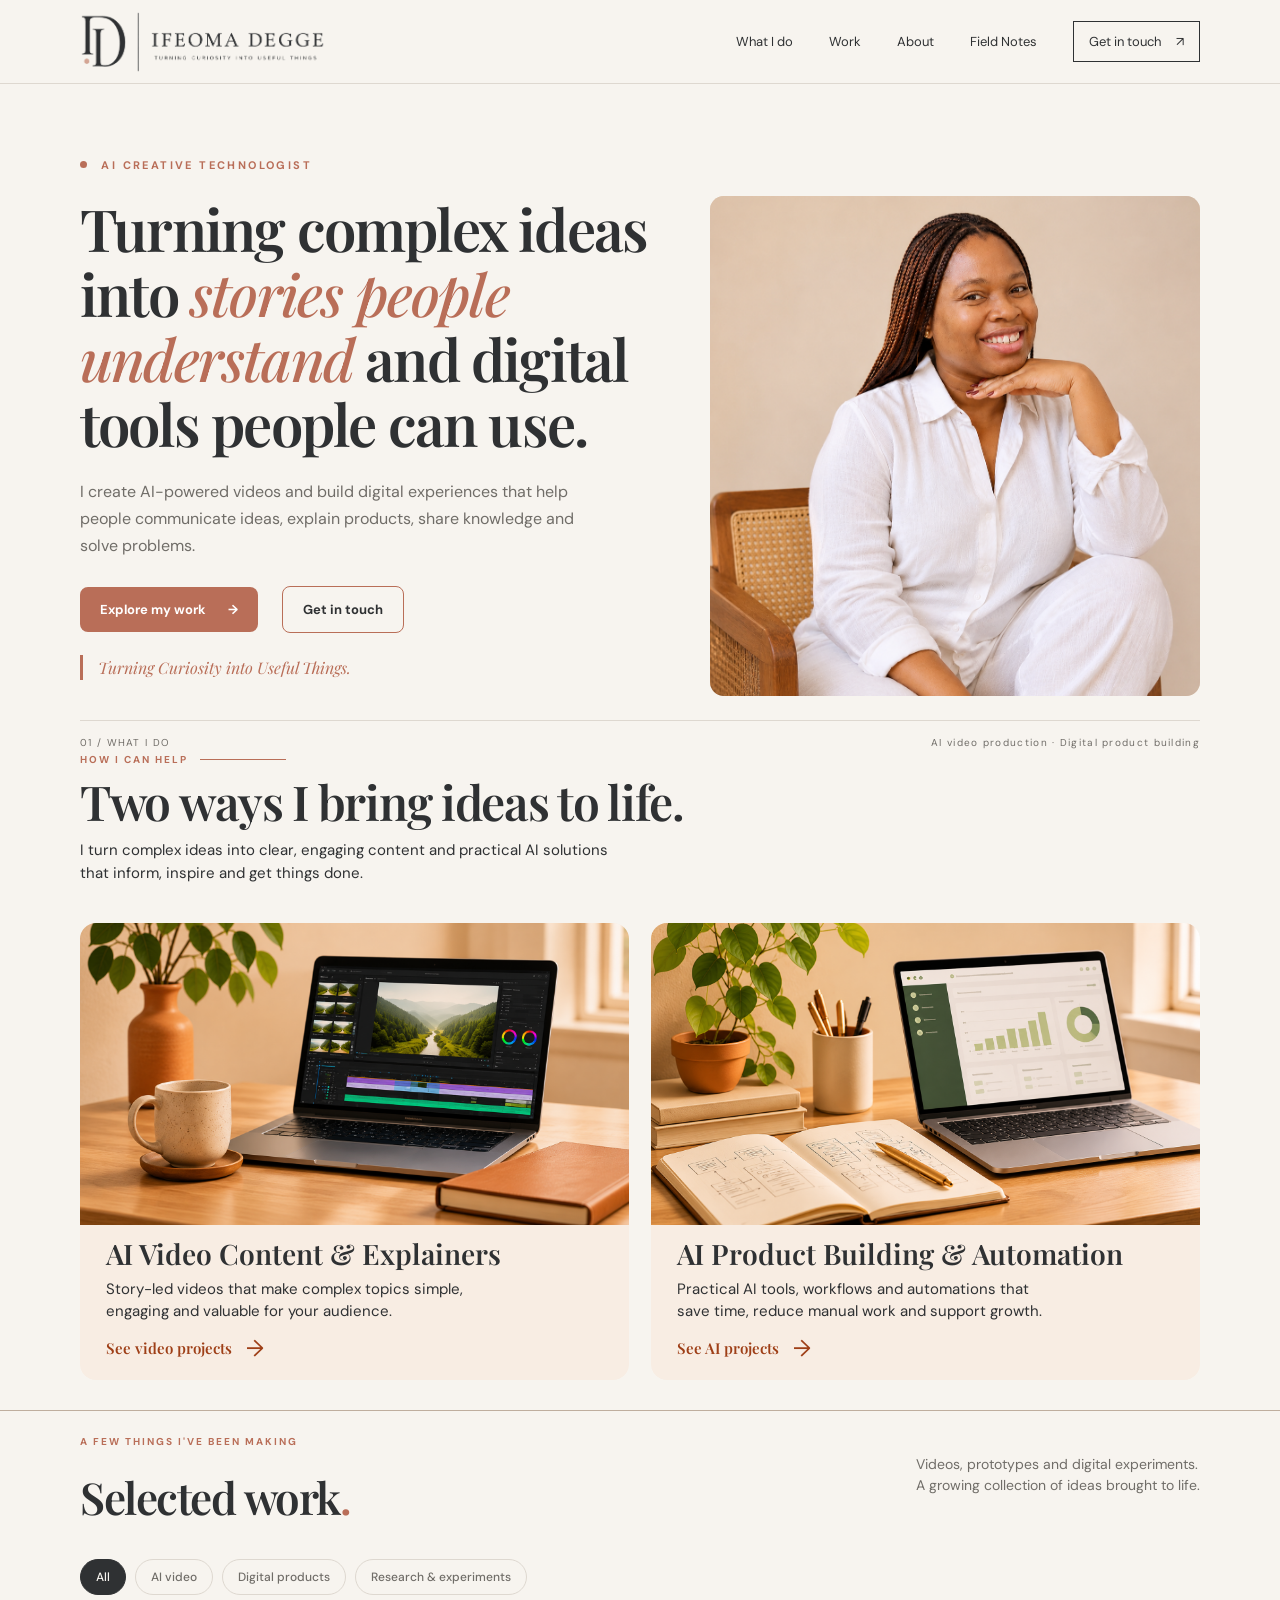
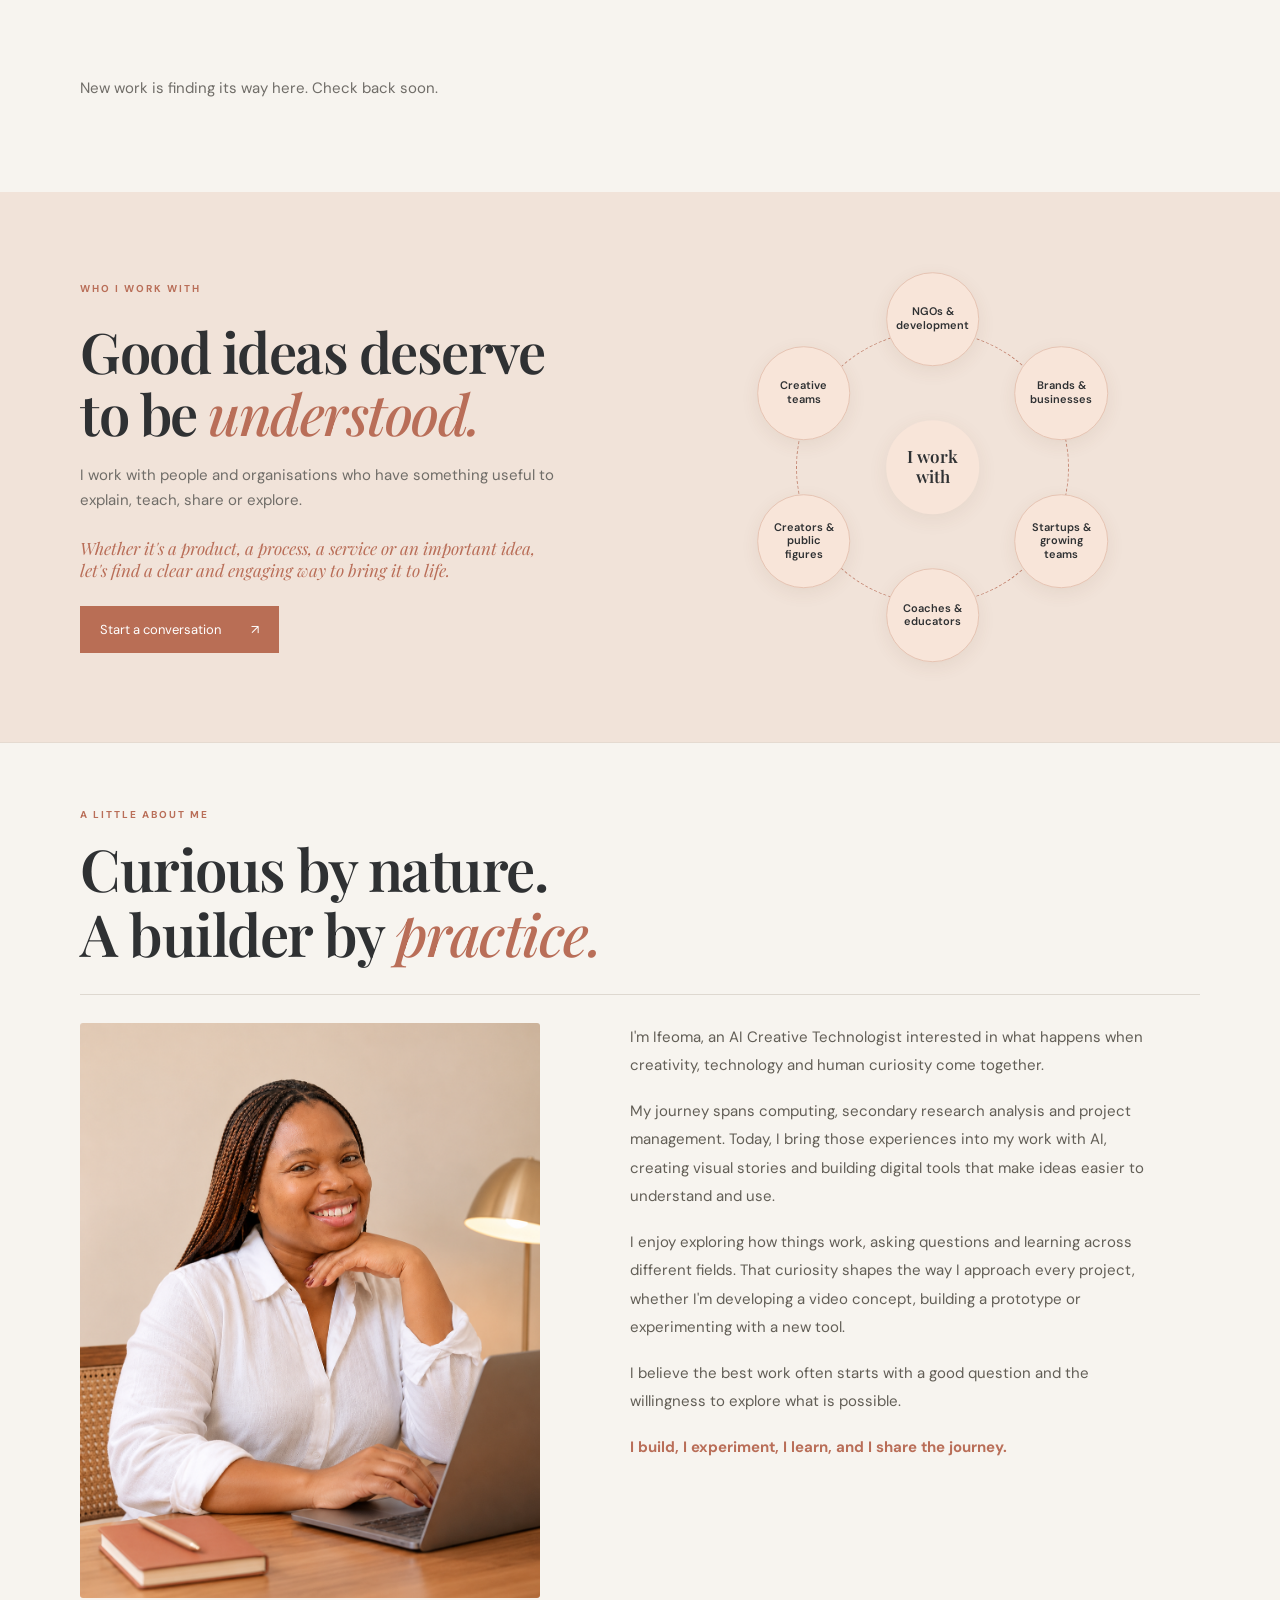
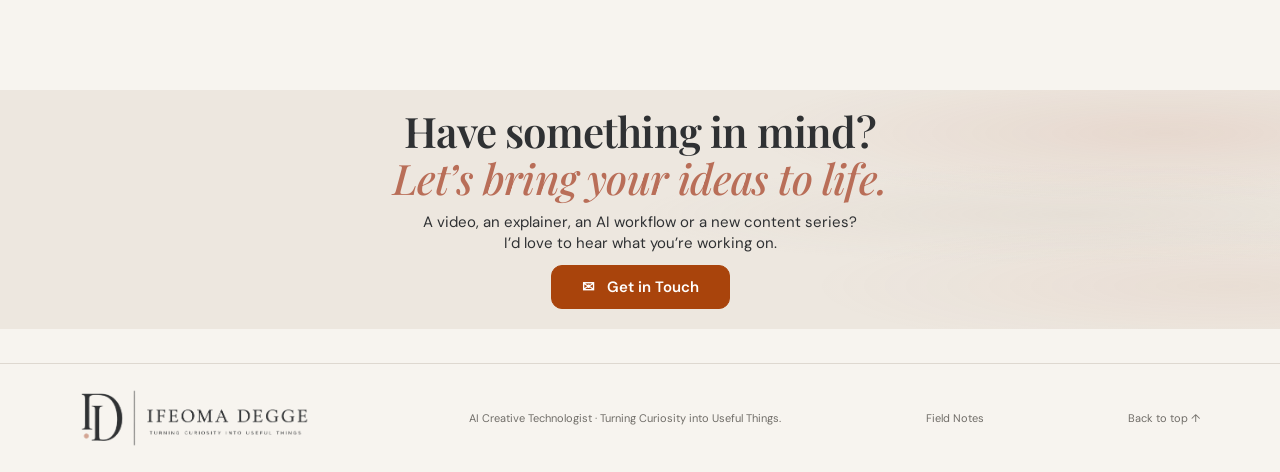
==== commit 84de8335: "Add Field Notes to portfolio navigation" ====
--- a/index.html
+++ b/index.html
@@ -16,7 +16,7 @@
     <a class="brand-logo" href="#top" aria-label="Ifeoma Degge home"><img src="ifeoma-degge-logo-transparent.png" alt="Ifeoma Degge"></a>
     <button class="menu-toggle" type="button" aria-expanded="false" aria-controls="main-navigation" aria-label="Open menu"><span></span><span></span><span></span></button>
     <nav id="main-navigation" aria-label="Main navigation">
-      <a href="#services">What I do</a><a href="#work">Work</a><a href="#about">About</a><a href="#contact" class="nav-contact">Get in touch <span>↗</span></a>
+      <a href="#services">What I do</a><a href="#work">Work</a><a href="#about">About</a><a href="field-notes.html">Field Notes</a><a href="#contact" class="nav-contact">Get in touch <span>↗</span></a>
     </nav>
   </header>
   <main id="top">
@@ -91,7 +91,7 @@
       <a class="contact-link" href="#contact"><span aria-hidden="true">✉</span> Get in Touch</a>
     </section>
   </main>
-  <footer class="site-footer"><a class="footer-logo" href="#top" aria-label="Ifeoma Degge home"><img src="ifeoma-degge-logo-transparent.png" alt="Ifeoma Degge"></a><span>AI Creative Technologist · Turning Curiosity into Useful Things.</span><a href="#top">Back to top ↑</a></footer>
+  <footer class="site-footer"><a class="footer-logo" href="#top" aria-label="Ifeoma Degge home"><img src="ifeoma-degge-logo-transparent.png" alt="Ifeoma Degge"></a><span>AI Creative Technologist · Turning Curiosity into Useful Things.</span><a href="field-notes.html">Field Notes</a><a href="#top">Back to top ↑</a></footer>
   <dialog id="project-dialog" class="project-dialog"><button class="dialog-close" aria-label="Close project">×</button><div id="dialog-content"></div></dialog>
   <script>
     (() => {
--- a/styles.css
+++ b/styles.css
@@ -233,3 +233,59 @@
 @media(max-width:760px){
   .hero h1{font-size:clamp(40px,9.5vw,54px);line-height:1.12;letter-spacing:-1.5px}
 }
+
+
+/* Mobile navigation: compact brand header with an accessible dropdown menu */
+.menu-toggle{display:none}
+@media(max-width:760px){
+  .site-header{
+    position:relative;
+    z-index:20;
+    height:76px;
+    padding:0 20px;
+    display:flex;
+    align-items:center;
+    justify-content:space-between;
+    gap:16px;
+  }
+  .brand-logo{width:min(210px,calc(100vw - 92px));max-width:none;height:54px;flex:0 1 auto}
+  .menu-toggle{
+    display:flex;
+    flex:0 0 44px;
+    width:44px;
+    height:44px;
+    padding:11px 9px;
+    border:1px solid var(--line);
+    border-radius:6px;
+    background:transparent;
+    color:var(--ink);
+    flex-direction:column;
+    align-items:center;
+    justify-content:center;
+    gap:5px;
+    cursor:pointer;
+  }
+  .menu-toggle span{display:block;width:20px;height:1.5px;background:var(--ink);transition:transform .2s,opacity .2s}
+  .menu-toggle[aria-expanded="true"] span:first-child{transform:translateY(6.5px) rotate(45deg)}
+  .menu-toggle[aria-expanded="true"] span:nth-child(2){opacity:0}
+  .menu-toggle[aria-expanded="true"] span:last-child{transform:translateY(-6.5px) rotate(-45deg)}
+  .site-header nav{
+    display:none;
+    position:absolute;
+    top:calc(100% + 1px);
+    left:0;
+    right:0;
+    padding:12px 20px 20px;
+    background:var(--paper);
+    border-bottom:1px solid var(--line);
+    box-shadow:0 12px 18px rgba(47,49,51,.08);
+    flex-direction:column;
+    align-items:stretch;
+    gap:0;
+    font-size:15px;
+  }
+  .site-header nav.is-open{display:flex}
+  .site-header nav a{padding:13px 4px;border-bottom:1px solid var(--line)}
+  .site-header nav a:last-child{margin-top:12px;padding:12px 15px;text-align:center;border:1px solid var(--terracotta);background:var(--terracotta);color:white}
+  .site-header nav a:last-child span{margin-left:8px}
+}
